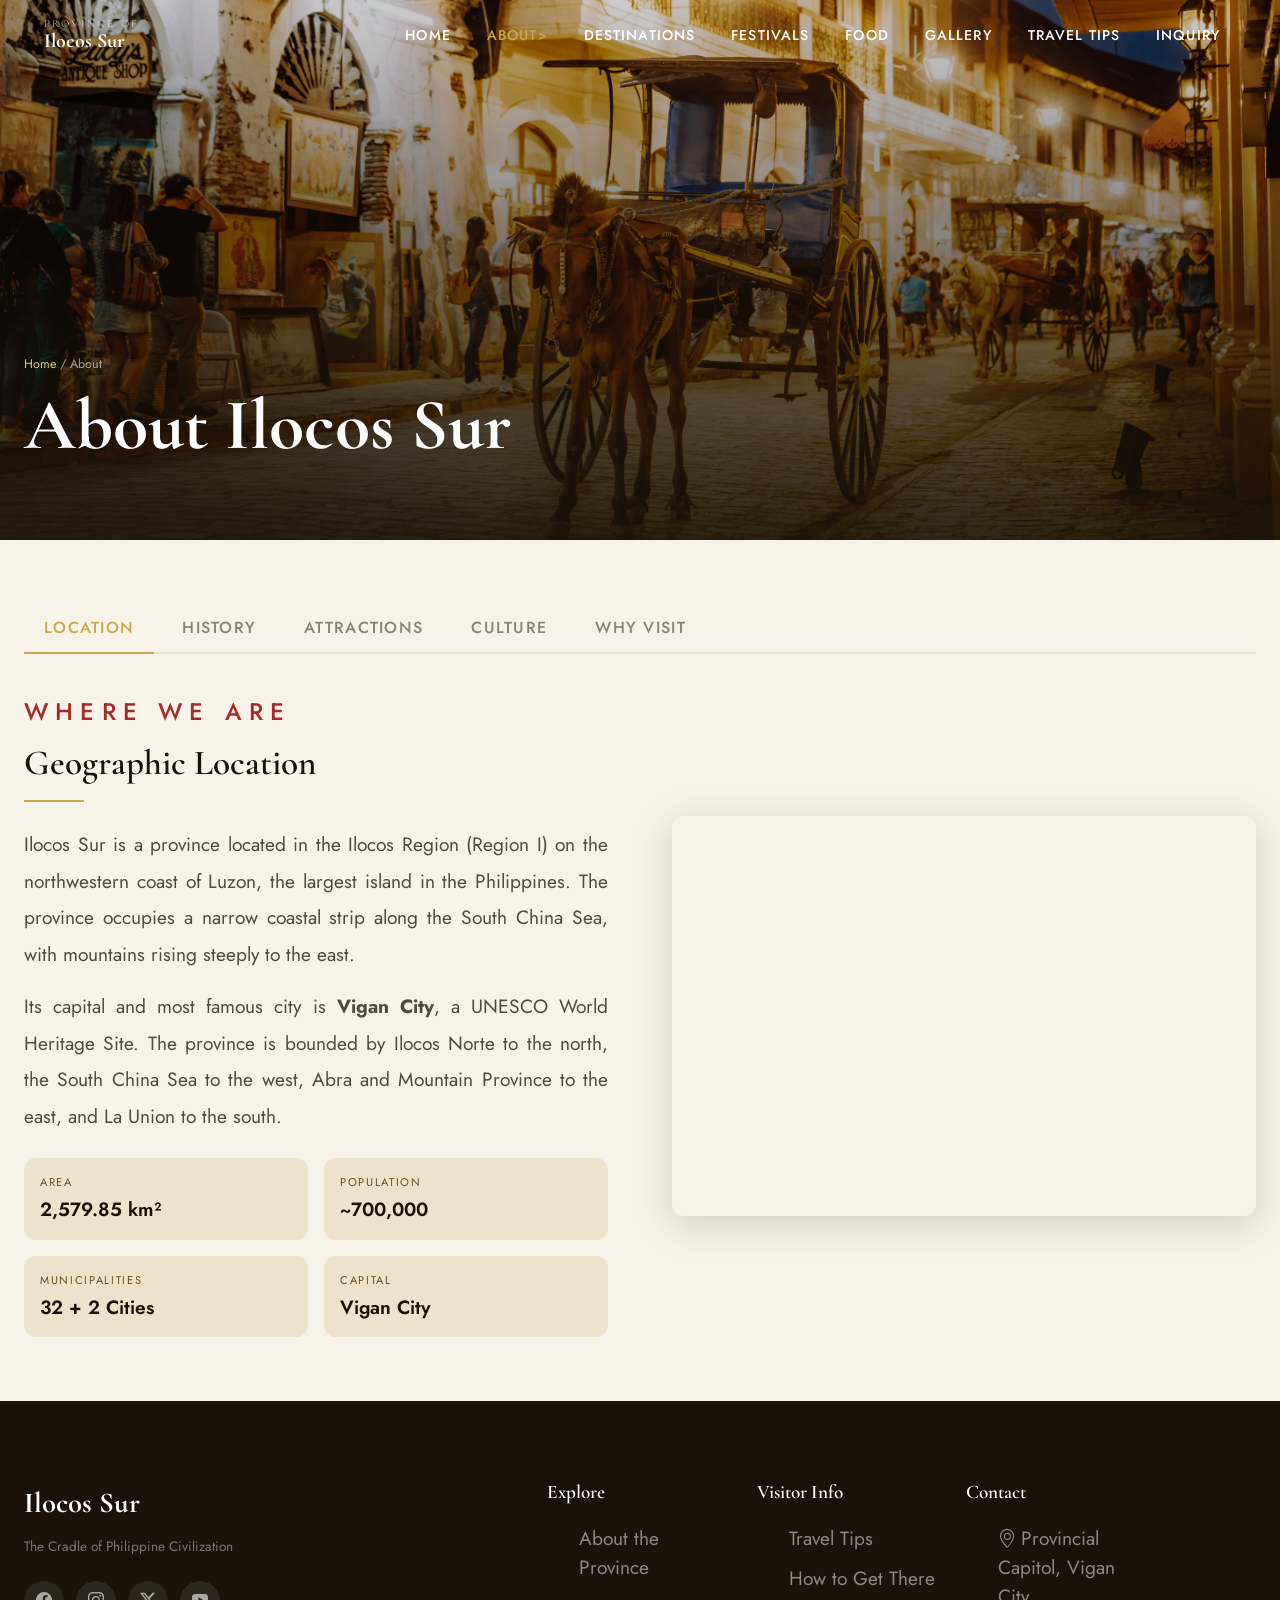
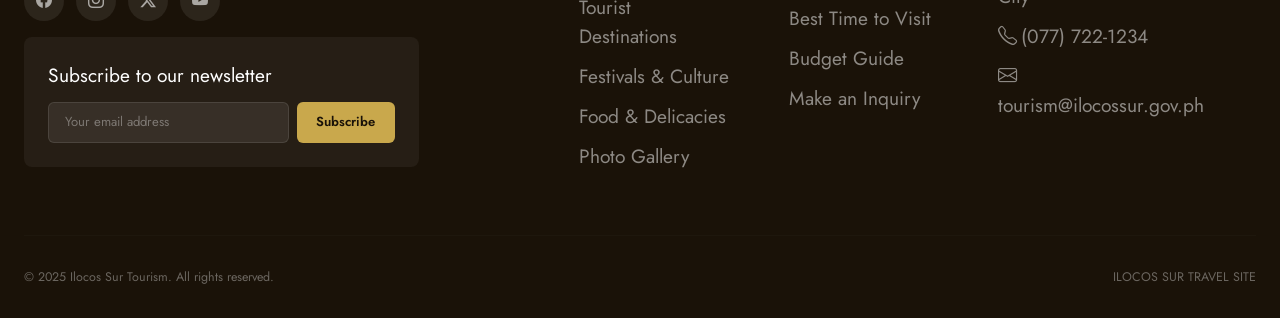
==== about.html @ 6b186e4b "ilocos sur i love" ====
<!DOCTYPE html>
<html lang="en">
<head>
  <meta charset="UTF-8" />
  <meta name="viewport" content="width=device-width, initial-scale=1.0" />
  <title>About Ilocos Sur — History, Culture & Heritage</title>
  <link rel="stylesheet" href="https://cdn.jsdelivr.net/npm/bootstrap@5.3.3/dist/css/bootstrap.min.css" />
  <link rel="stylesheet" href="https://cdn.jsdelivr.net/npm/bootstrap-icons@1.11.3/font/bootstrap-icons.min.css" />
  <link rel="stylesheet" href="css/style.css" />
</head>
<body>

  <div id="preloader">
    <div class="preloader-inner">
      <div class="preloader-logo">ILOCOS SUR</div>
      <div class="preloader-bar"><div class="preloader-fill"></div></div>
    </div>
  </div>

  <nav class="navbar-main scrolled">
    <div class="container-fluid">
      <a href="index.html" class="navbar-brand-wrap">
        <div class="nav-logo-text">
          <div class="province">Province of</div>
          <div class="name">Ilocos Sur</div>
        </div>
      </a>
      <div class="nav-links" id="nav-links">
        <div class="nav-item"><a href="index.html" class="nav-link">Home</a></div>
        <div class="nav-item">
          <a href="about.html" class="nav-link active">About></i></a>
        </div>
        <div class="nav-item"><a href="destinations.html" class="nav-link">Destinations</a></div>
        <div class="nav-item"><a href="festivals.html" class="nav-link">Festivals</a></div>
        <div class="nav-item"><a href="food.html" class="nav-link">Food</a></div>
        <div class="nav-item"><a href="gallery.html" class="nav-link">Gallery</a></div>
        <div class="nav-item"><a href="tips.html" class="nav-link">Travel Tips</a></div>
        <div class="nav-item"><a href="inquiry.html" class="nav-link">Inquiry</a></div>
      </div>
      <button class="navbar-toggler" id="nav-toggler"><span></span><span></span><span></span></button>
    </div>
  </nav>
  <div class="nav-overlay" id="nav-overlay"></div>

  <div class="page-hero hero-tall">
    <div class="page-hero-bg" style="background-image:url('images/viganbg.png')"></div>
    <div class="page-hero-overlay"></div>
    <div class="page-hero-content container">
      <div class="breadcrumb-nav"><a href="index.html">Home</a> / About</div>
      <h1 class="page-hero-title">About Ilocos Sur</h1>
    </div>
  </div>

  <section class="section-sm section-cream" id="about-tabs">
    <div class="container">
      <div class="about-tab-wrap">
        <button class="about-tab active" data-panel="location">Location</button>
        <button class="about-tab" data-panel="history">History</button>
        <button class="about-tab" data-panel="attractions">Attractions</button>
        <button class="about-tab" data-panel="culture">Culture</button>
        <button class="about-tab" data-panel="why-visit">Why Visit</button>
      </div>

      <!-- LOCATION -->
      <div class="about-panel active" id="location">
        <div class="two-col">
          <div class="reveal">
            <p class="section-eyebrow">Where We Are</p>
            <h2 class="section-title title-sm">Geographic Location</h2>
            <div class="section-line line-left"></div>
            <p class="body-text mb-3">
              Ilocos Sur is a province located in the Ilocos Region (Region I) on the northwestern coast of Luzon, the largest island in the Philippines. The province occupies a narrow coastal strip along the South China Sea, with mountains rising steeply to the east.
            </p>
            <p class="body-text mb-3">Its capital and most famous city is <strong>Vigan City</strong>, a UNESCO World Heritage Site. The province is bounded by Ilocos Norte to the north, the South China Sea to the west, Abra and Mountain Province to the east, and La Union to the south.</p>
            <div class="info-grid">
              <div class="info-box">
                <div class="info-label">Area</div>
                <div class="info-value">2,579.85 km²</div>
              </div>
              <div class="info-box">
                <div class="info-label">Population</div>
                <div class="info-value">~700,000</div>
              </div>
              <div class="info-box">
                <div class="info-label">Municipalities</div>
                <div class="info-value">32 + 2 Cities</div>
              </div>
              <div class="info-box">
                <div class="info-label">Capital</div>
                <div class="info-value">Vigan City</div>
              </div>
            </div>
          </div>
          <div class="reveal reveal-delay-2">
            <div class="map-embed">
              <iframe src="https://www.google.com/maps/embed?pb=!1m18!1m12!1m3!1d246083.27376024434!2d120.36726765!3d17.3432024!2m3!1f0!2f0!3f0!3m2!1i1024!2i768!4f13.1!3m3!1m2!1s0x338742ef4f2f3741%3A0x4e7c8f4e9cdee9a5!2sIlocos%20Sur!5e0!3m2!1sen!2sph!4v1710000000000" allowfullscreen="" loading="lazy"></iframe>
            </div>
          </div>
        </div>
      </div>

      <!-- HISTORY -->
      <div class="about-panel" id="history">
        <div class="reveal">
          <p class="section-eyebrow">Through the Ages</p>
          <h2 class="section-title title-sm">History of Ilocos Sur</h2>
          <div class="section-line line-left"></div>
        </div>
        <div class="two-col two-col-wide two-col-start">
          <div class="reveal">
            <img src="images/paul.png" alt="Vigan Cathedral" class="card-img-sm mb-4" style="border-radius:var(--radius);height:350px;object-fit:cover;">
            <p class="body-text">
              Long before the Spaniards arrived, the Ilocos coast was already a thriving trade center. Chinese, Japanese, and Southeast Asian traders regularly visited the area. The Ilocanos, known for their industriousness, developed a distinct culture and language.
            </p>
            <p class="body-text">
              <br>Spanish colonization began in 1572 when Juan de Salcedo led an expedition to the Ilocos region. The Augustinian friars established missions and built massive stone churches, many of which still stand today. Vigan was founded in 1572 and quickly became the administrative and commercial center of the entire Ilocos region.
            </p>
          </div>
          <div class="reveal reveal-delay-1">
            <div class="timeline">
              <div class="timeline-item">
                <div class="timeline-era">Pre-Colonial Era</div>
                <h4 class="timeline-title">Ancient Trade Hub</h4>
                <p class="timeline-desc">The Ilocos coast served as a major trading port for Chinese, Japanese, and neighboring Southeast Asian merchants centuries before Spanish arrival.</p>
              </div>
              <div class="timeline-item">
                <div class="timeline-era">1572</div>
                <h4 class="timeline-title">Spanish Colonization</h4>
                <p class="timeline-desc">Juan de Salcedo establishes Spanish rule and Vigan is founded as the colonial capital, creating the unique Spanish-Ilocano-Chinese culture visible today.</p>
              </div>
              <div class="timeline-item">
                <div class="timeline-era">1896–1898</div>
                <h4 class="timeline-title">Philippine Revolution</h4>
                <p class="timeline-desc">Ilocanos played a significant role in the Philippine Revolution. Key battles were fought in the region, including the siege of the Pindangan Church.</p>
              </div>
              <div class="timeline-item">
                <div class="timeline-era">1945</div>
                <h4 class="timeline-title">Battle of Bessang Pass</h4>
                <p class="timeline-desc">Filipino and American forces defeated the Japanese army at Bessang Pass in the final major battle of WWII in the Philippines.</p>
              </div>
              <div class="timeline-item">
                <div class="timeline-era">1999</div>
                <h4 class="timeline-title">UNESCO Heritage Status</h4>
                <p class="timeline-desc">Vigan City is inscribed as a UNESCO World Heritage Site, recognizing its unique colonial architecture preserved over centuries.</p>
              </div>
            </div>
          </div>
        </div>
      </div>

      <!-- ATTRACTIONS -->
      <div class="about-panel" id="attractions">
        <div class="reveal">
          <p class="section-eyebrow">Must-See Places</p>
          <h2 class="section-title title-sm">Known Attractions</h2>
          <div class="section-line line-left mb-4"></div>
        </div>
        <div class="grid-3">
          <div class="attraction-item reveal">
            <img src="images/calle.png" alt="Calle Crisologo" class="attraction-img">
            <div class="attraction-body">
              <h4 class="attraction-title">Calle Crisologo</h4>
              <p class="attraction-desc">UNESCO cobblestone heritage street with preserved Spanish-era houses and kalesas — walking through it feels like stepping back to the 17th century.</p>
            </div>
          </div>
          <div class="attraction-item reveal reveal-delay-1">
            <img src="images/santiago.png" alt="Santiago Cove" class="attraction-img">
            <div class="attraction-body">
              <h4 class="attraction-title">Santiago Cove</h4>
              <p class="attraction-desc">The most famous beach in Ilocos Sur — fine white sand, crystal-clear calm water, and dramatic rock formations. Often called the "Boracay of the North."</p>
            </div>
          </div>
          <div class="attraction-item reveal reveal-delay-2">
            <img src="images/kindelpin.png" alt="Kindelpin Falls" class="attraction-img">
            <div class="attraction-body">
              <h4 class="attraction-title">Kindelpin Falls, Salcedo</h4>
              <p class="attraction-desc">Surrounded by massive rock formations and lush tropical vegetation, the falls drop into a clear natural pool perfect for a refreshing swim.</p>
            </div>
          </div>
          <div class="attraction-item reveal">
            <img src="images/besang.png" alt="Bessang Pass" class="attraction-img">
            <div class="attraction-body">
              <h4 class="attraction-title">Bessang Pass</h4>
              <p class="attraction-desc">National Historical Landmark and site of the last major WWII battle in the Philippines. Over 1,200 meters above sea level with breathtaking mountain views.</p>
            </div>
          </div>
          <div class="attraction-item reveal reveal-delay-1">
            <img src="images/bantay.png" alt="Bantay Church & Bell Tower" class="attraction-img">
            <div class="attraction-body">
              <h4 class="attraction-title">Bantay Church & Bell Tower</h4>
              <p class="attraction-desc">Built in 1590, one of the oldest churches in the Philippines. Its iconic bell tower once served as a Spanish-era watchtower with panoramic views of Vigan City.</p>
            </div>
          </div>
          <div class="attraction-item reveal reveal-delay-2">
            <img src="images/snake.png" alt="Snake Island Sandbar" class="attraction-img">
            <div class="attraction-body">
              <h4 class="attraction-title">Snake Island & Sandbar</h4>
              <p class="attraction-desc">A stunning serpentine sandbar in Santiago that curves dramatically through turquoise waters — one of the most photogenic natural formations in Ilocos Sur.</p>
            </div>
          </div>
          <div class="attraction-item reveal">
            <img src="images/tirad.png" alt="Mt. Tirad Pass" class="attraction-img">
            <div class="attraction-body">
              <h4 class="attraction-title">Mt. Tirad Pass</h4>
              <p class="attraction-desc">Site of General Gregorio del Pilar's heroic last stand in 1899 — a historical mountain trail of deep patriotic significance and natural beauty.</p>
            </div>
          </div>
          <div class="attraction-item reveal reveal-delay-1">
            <img src="images/pinsal.png" alt="Pinsal Falls" class="attraction-img">
            <div class="attraction-body">
              <h4 class="attraction-title">Pinsal Falls, Santa Maria</h4>
              <p class="attraction-desc">A breathtaking multi-drop waterfall cascading over smooth rock faces into a wide natural pool — one of the most visited natural attractions in the province.</p>
            </div>
          </div>
          <div class="attraction-item reveal reveal-delay-2">
            <img src="images/salomague.png" alt="Salomague Island" class="attraction-img">
            <div class="attraction-body">
              <h4 class="attraction-title">Salomague Island, Cabugao</h4>
              <p class="attraction-desc">A scenic island off the coast of Cabugao with calm turquoise waters, white sandy shores, and vibrant coral reefs ideal for snorkeling and swimming.</p>
            </div>
          </div>
          <div class="attraction-item reveal">
            <img src="images/paul.png" alt="St. Paul Metropolitan Cathedral" class="attraction-img">
            <div class="attraction-body">
              <h4 class="attraction-title">St. Paul Metropolitan Cathedral</h4>
              <p class="attraction-desc">First built in 1574, this magnificent baroque cathedral has stood as the spiritual heart of Vigan for over four centuries and is one of its most visited heritage structures.</p>
            </div>
          </div>
        </div>
        <div class="text-center mt-3 reveal">
          <a href="destinations.html" class="btn-gold">View All Destinations</a>
        </div>
      </div>

      <!-- CULTURE -->
      <div class="about-panel" id="culture">
        <div class="reveal">
          <p class="section-eyebrow">Arts &amp; Traditions</p>
          <h2 class="section-title title-sm">Culture &amp; Traditions</h2>
          <div class="section-line line-left"></div>
        </div>
        <div class="two-col two-col-wide">
          <div class="reveal">
            <p class="body-text mb-3">
              Ilocos Sur is home to one of the richest cultural heritages in the Philippines. The Ilocano people are known for their industriousness, frugality, strong family values, and deep Catholic faith, traditions that have been passed down through generations for over four centuries.
            </p>
            <div class="mb-3">
              <h4 class="culture-title">Abel Iloco Weaving</h4>
              <p class="body-text-sm">Abel is a traditional Ilocano hand-woven fabric made on wooden looms. The intricate patterns and earthy colors of Abel cloth are symbols of Ilocano craftsmanship. Vigan is the center of Abel weaving in the Philippines.</p>
            </div>
            <div class="mb-3">
              <h4 class="culture-title">Burnay Pottery</h4>
              <p class="body-text-sm">Burnay refers to traditional clay pots fired in wood-burning kilns. This centuries-old craft is still practiced in Vigan, producing characteristic dark-brown jars, cookware, and decorative pieces.</p>
            </div>
            <div>
              <h4 class="culture-title">Ilocano Language &amp; Literature</h4>
              <p class="body-text-sm">Ilocano is the third most spoken language in the Philippines and has a rich literary tradition including epic poems (biag ni lam-ang) and folk songs that date back centuries.</p>
            </div>
          </div>
          <div class="reveal reveal-delay-1">
            <img src="images/1.png" alt="Weaving" class="card-img-sm mb-3" style="border-radius:var(--radius);height:280px;object-fit:cover;">
            <img src="images/2.png" alt="Pottery" class="card-img-sm" style="border-radius:var(--radius);height:200px;object-fit:cover;">
          </div>
        </div>
      </div>

      <!-- WHY VISIT -->
      <div class="about-panel" id="why-visit">
        <div class="reveal">
          <p class="section-eyebrow">Your Reasons to Come</p>
          <h2 class="section-title title-sm">Why Visit Ilocos Sur?</h2>
          <div class="section-line line-left mb-4"></div>
        </div>
        <div class="grid-3 mb-5">
          <div class="tip-card reveal">
            <div class="tip-icon">🏛️</div>
            <h4 class="tip-title">UNESCO World Heritage</h4>
            <p class="tip-desc">Vigan City is one of only a handful of UNESCO World Heritage cities in Southeast Asia, offering a genuinely preserved colonial experience found nowhere else in the region.</p>
          </div>
          <div class="tip-card reveal reveal-delay-1">
            <div class="tip-icon">🍽️</div>
            <h4 class="tip-title">Exceptional Cuisine</h4>
            <p class="tip-desc">Ilocano food is considered among the most flavorful in the Philippines. From Vigan longganisa to crispy bagnet and empanada — every meal is a cultural experience.</p>
          </div>
          <div class="tip-card reveal reveal-delay-2">
            <div class="tip-icon">🏖️</div>
            <h4 class="tip-title">Natural Diversity</h4>
            <p class="tip-desc">From Pacific coastline beaches and tropical waterfalls to highland mountain treks — Ilocos Sur offers an extraordinary range of natural environments.</p>
          </div>
          <div class="tip-card reveal">
            <div class="tip-icon">🎭</div>
            <h4 class="tip-title">Vibrant Festivals</h4>
            <p class="tip-desc">The Kannawidan Festival, Vigan City Fiesta, and Longganisa Festival bring the province's culture to life with colorful processions, folk dances, and community celebrations.</p>
          </div>
          <div class="tip-card reveal reveal-delay-1">
            <div class="tip-icon">🤝</div>
            <h4 class="tip-title">Warm Hospitality</h4>
            <p class="tip-desc">Ilocanos are known for their genuine warmth and hospitality. Visitors consistently rate the friendliness of locals as one of the highlights of their trip.</p>
          </div>
          <div class="tip-card reveal reveal-delay-2">
            <div class="tip-icon">💰</div>
            <h4 class="tip-title">Excellent Value</h4>
            <p class="tip-desc">Ilocos Sur is an affordable destination with many heritage sites, beaches, and natural attractions accessible for free or at very low entrance fees.</p>
          </div>
        </div>
        <div class="text-center reveal">
          <a href="inquiry.html" class="btn-gold">Plan Your Visit</a>
        </div>
      </div>

    </div>
  </section>

  <footer class="footer">
    <div class="container">
      <div class="row g-4 mb-5">
        <div class="col-lg-4">
          <div class="footer-logo">Ilocos Sur</div>
          <p class="footer-tagline">The Cradle of Philippine Civilization</p>
          <div class="footer-social mb-3">
            <a href="https://www.facebook.com/ThePGIS1818/" aria-label="Facebook"><i class="bi bi-facebook"></i></a>
            <a href="https://www.instagram.com/explore/locations/256349588/welcome-to-ilocos-sur/" aria-label="Instagram"><i class="bi bi-instagram"></i></a>
            <a href="https://x.com/gmanews/status/1958445301339238575" aria-label="Twitter"><i class="bi bi-twitter-x"></i></a>
            <a href="https://www.youtube.com/@ThePGIS1818" aria-label="YouTube"><i class="bi bi-youtube"></i></a>
          </div>
          <div class="footer-newsletter">
            <p class="footer-newsletter-title">Subscribe to our newsletter</p>
            <div class="newsletter-form">
              <input type="email" class="newsletter-input" placeholder="Your email address">
              <button class="newsletter-btn">Subscribe</button>
            </div>
          </div>
        </div>
        <div class="col-6 col-lg-2 offset-lg-1">
          <h4 class="footer-heading">Explore</h4>
          <ul class="footer-links">
            <li><a href="about.html">About the Province</a></li>
            <li><a href="destinations.html">Tourist Destinations</a></li>
            <li><a href="festivals.html">Festivals &amp; Culture</a></li>
            <li><a href="food.html">Food &amp; Delicacies</a></li>
            <li><a href="gallery.html">Photo Gallery</a></li>
          </ul>
        </div>
        <div class="col-6 col-lg-2">
          <h4 class="footer-heading">Visitor Info</h4>
          <ul class="footer-links">
            <li><a href="tips.html">Travel Tips</a></li>
            <li><a href="tips.html#transport">How to Get There</a></li>
            <li><a href="tips.html#best-time">Best Time to Visit</a></li>
            <li><a href="tips.html#budget">Budget Guide</a></li>
            <li><a href="inquiry.html">Make an Inquiry</a></li>
          </ul>
        </div>
        <div class="col-lg-2">
          <h4 class="footer-heading">Contact</h4>
          <ul class="footer-links">
            <li><a href="#"><i class="bi bi-geo-alt me-1"></i>Provincial Capitol, Vigan City</a></li>
            <li><a href="tel:+637712234"><i class="bi bi-telephone me-1"></i>(077) 722-1234</a></li>
            <li><a href="mailto:tourism@ilocossur.gov.ph"><i class="bi bi-envelope me-1"></i>tourism@ilocossur.gov.ph</a></li>
          </ul>
        </div>
      </div>
      <hr class="footer-divider">
      <div class="footer-bottom">
        <span>© 2025 Ilocos Sur Tourism. All rights reserved.</span>
        <span>ILOCOS SUR TRAVEL SITE</span>
      </div>
    </div>
</footer>

  <button id="back-to-top"><i class="bi bi-arrow-up"></i></button>
  <script src="https://cdn.jsdelivr.net/npm/bootstrap@5.3.3/dist/js/bootstrap.bundle.min.js"></script>
  <script src="js/script.js"></script>
  <script>
    const hash = window.location.hash.replace('#','');
    if (hash) {
      const tab = document.querySelector(`[data-panel="${hash}"]`);
      if (tab) tab.click();
    }
  </script>
</body>
</html>
---- css/style.css ----
@import url('https://fonts.googleapis.com/css2?family=Cormorant+Garamond:ital,wght@0,300;0,400;0,600;0,700;1,300;1,400;1,700&family=Jost:wght@300;400;500;600&display=swap');

:root {
  --gold: #c9a84c;
  --gold-light: #e8c97a;
  --dark: #1a1208;
  --dark-mid: #2e2010;
  --cream: #f8f3e8;
  --cream-mid: #ede3cc;
  --brown: #6b4c1e;
  --white: #ffffff;
  --shadow: 0 8px 40px rgba(0,0,0,0.15);
  --radius: 12px;
  --transition: all 0.35s cubic-bezier(0.4, 0, 0.2, 1);
}

*, *::before, *::after { box-sizing: border-box; margin: 0; padding: 0; }
html { scroll-behavior: smooth; }
body {
  font-family: 'Jost', sans-serif;
  font-size: 1.2rem;
  background: var(--cream);
  color: var(--dark);
  overflow-x: hidden;
}

h1, h2, h3, h4, h5 {
  font-family: 'Cormorant Garamond', serif;
  font-weight: 600;
  line-height: 1.2;
}
a { text-decoration: none; color: inherit; }
img { max-width: 100%; height: auto; display: block; }
ul { list-style: none; }

.hero-video {
  position: absolute;
  top: 0;
  left: 0;
  width: 100%;
  height: 100%;
  object-fit: cover;
  z-index: 0;
}

/* --- Preloader --- */
#preloader {
  position: fixed; inset: 0;
  background: var(--dark);
  display: flex; align-items: center; justify-content: center;
  z-index: 9999;
  transition: opacity 0.6s ease, visibility 0.6s ease;
}
#preloader.hidden { opacity: 0; visibility: hidden; pointer-events: none; }
.preloader-inner { text-align: center; color: var(--gold); }
.preloader-logo {
  font-family: 'Cormorant Garamond', serif;
  font-size: 2.5rem;
  letter-spacing: 0.2em;
  animation: pulse 1.5s ease-in-out infinite;
}
.preloader-bar {
  width: 200px; height: 2px;
  background: rgba(201,168,76,0.3);
  margin: 1rem auto 0;
  border-radius: 1px;
  overflow: hidden;
}
.preloader-fill {
  height: 100%;
  background: var(--gold);
  animation: fillBar 1.5s ease-in-out forwards;
}
@keyframes pulse { 0%,100%{opacity:1} 50%{opacity:0.4} }
@keyframes fillBar { from{width:0} to{width:100%} }

/* ============================================
   NAVBAR
============================================ */
.navbar-main {
  position: fixed; top: 0; left: 0; right: 0;
  z-index: 1000;
  padding: 1rem 2rem;
  transition: var(--transition);
  background: transparent;
}
.navbar-main.scrolled {
  background: rgba(26,18,8,0.95);
  backdrop-filter: blur(12px);
  padding: 0.6rem 2rem;
  box-shadow: 0 4px 30px rgba(0,0,0,0.3);
}
.navbar-main .container-fluid {
  display: flex; align-items: center; justify-content: space-between;
  max-width: 1400px; margin: 0 auto;
}

.navbar-brand-wrap {
  display: flex;
  align-items: center;
  gap: 0.75rem;
  text-decoration: none;
}
.nav-seal {
  width: 46px; height: 46px;
  object-fit: contain;
  filter: drop-shadow(0 0 6px rgba(201,168,76,0.5));
  flex-shrink: 0;
  order: 2;
}
.nav-logo-text {
  font-family: 'Cormorant Garamond', serif;
  color: var(--white);
  line-height: 1.1;
  order: 1;
}
.nav-logo-text .province {
  font-size: 0.68rem;
  letter-spacing: 0.22em;
  text-transform: uppercase;
  opacity: 0.7;
  display: block;
}
.nav-logo-text .name {
  font-size: 1.25rem;
  font-weight: 700;
  display: block;
}

.nav-links { display: flex; align-items: center; gap: 0.25rem; }
.nav-links .nav-item { position: relative; }
.nav-links .nav-link {
  color: var(--white);
  font-size: 0.88rem;
  font-weight: 500;
  letter-spacing: 0.08em;
  text-transform: uppercase;
  padding: 0.55rem 1rem;
  border-radius: 4px;
  transition: var(--transition);
  display: flex; align-items: center; gap: 5px;
}
.nav-links .nav-link:hover { color: var(--gold); }
.nav-links .nav-link.active { color: var(--gold); }
.nav-icon { font-size: 0.65rem; }

.nav-dropdown {
  position: absolute; top: calc(100% + 8px); left: 0;
  background: rgba(26,18,8,0.98);
  backdrop-filter: blur(16px);
  -webkit-backdrop-filter: blur(16px);
  border: 1px solid rgba(201,168,76,0.25);
  border-radius: var(--radius);
  min-width: 230px;
  padding: 0.75rem;
  opacity: 0; visibility: hidden;
  transform: translateY(-10px);
  transition: var(--transition);
  z-index: 9999;
  pointer-events: none;
}
.nav-item:hover .nav-dropdown,
.nav-item:focus-within .nav-dropdown {
  opacity: 1;
  visibility: visible;
  transform: translateY(0);
  pointer-events: all;
}
.nav-dropdown .nav-dropdown-item {
  color: rgba(255,255,255,0.8);
  font-size: 1rem;
  padding: 0.65rem 1.1rem;
  border-radius: 7px;
  transition: var(--transition);
  display: block;
  text-decoration: none;
  white-space: nowrap;
  letter-spacing: 0.03em;
}
.nav-dropdown .nav-dropdown-item:hover {
  background: rgba(201,168,76,0.18);
  color: var(--gold);
  padding-left: 1.4rem;
}

.navbar-toggler {
  display: none;
  background: none; border: none;
  cursor: pointer;
  flex-direction: column; gap: 5px;
  padding: 4px;
}
.navbar-toggler span {
  width: 24px; height: 2px;
  background: var(--white);
  display: block;
  transition: var(--transition);
}

/* ============================================
   HERO
============================================ */
.hero {
  position: relative;
  height: 100vh; min-height: 650px;
  overflow: hidden;
  display: flex; align-items: center; justify-content: center;
}
.hero-bg {
  position: absolute; inset: 0;
  background: linear-gradient(135deg, #1a1208 0%, #3a2810 100%);
}
.hero-overlay {
  position: absolute; inset: 0;
  background: linear-gradient(to bottom, rgba(0,0,0,0.15) 0%, rgba(0,0,0,0.65) 100%);
}
.hero-content {
  position: relative; z-index: 2;
  text-align: center;
  color: var(--white);
  padding: 2rem;
  max-width: 900px;
  animation: heroFadeIn 1.2s ease 0.3s both;
}
@keyframes heroFadeIn { from{opacity:0;transform:translateY(40px)} to{opacity:1;transform:translateY(0)} }

.hero-eyebrow {
  font-family: 'Jost', sans-serif;
  font-size: 1.5rem;
  letter-spacing: 0.42em;
  text-transform: uppercase;
  color: var(--gold-light);
  margin-bottom: 1.2rem;
  opacity: 0.9;
}

.hero-title {
  font-family: 'Cormorant Garamond', serif;
  line-height: 0.9;
  margin-bottom: 1.5rem;
  display: flex;
  flex-direction: column;
  align-items: center;
  gap: 0;
}
.hero-title .word-ilocos {
  font-size: clamp(4rem, 10vw, 11rem);
  font-weight: 300;
  letter-spacing: 0.12em;
  color: var(--white);
  text-transform: uppercase;
  font-style: normal;
  display: block;
  line-height: 1;
}
.hero-title .word-sur {
  font-size: clamp(5.5rem, 15vw, 12rem);
  font-weight: 700;
  font-style: italic;
  color: var(--gold-light);
  display: block;
  line-height: 0.88;
  text-shadow: 0 0 120px rgba(232,201,122,0.35), 0 4px 40px rgba(0,0,0,0.4);
  letter-spacing: -0.01em;
}

.hero-sub {
  font-family: 'Cormorant Garamond', serif;
  font-size: clamp(2rem, 2.5vw, 2rem);
  font-weight: 400;
  font-style: italic;
  color: white;
  opacity: 0.9;
  margin-bottom: 2.8rem;
  letter-spacing: 0.04em;
}

/* --- Buttons --- */
.btn-gold {
  display: inline-block;
  background: var(--gold);
  color: var(--dark);
  font-family: 'Jost', sans-serif;
  font-size: 0.85rem;
  font-weight: 600;
  letter-spacing: 0.1em;
  text-transform: uppercase;
  padding: 0.9rem 2.4rem;
  border-radius: 50px;
  border: 2px solid var(--gold);
  cursor: pointer;
  transition: var(--transition);
  text-decoration: none;
}
.btn-gold:hover {
  background: transparent;
  color: var(--gold);
  transform: translateY(-2px);
  box-shadow: 0 8px 25px rgba(201,168,76,0.4);
}
.btn-outline {
  display: inline-block;
  background: transparent;
  color: var(--white);
  font-family: 'Jost', sans-serif;
  font-size: 0.85rem;
  font-weight: 500;
  letter-spacing: 0.1em;
  text-transform: uppercase;
  padding: 0.9rem 2.4rem;
  border-radius: 50px;
  border: 2px solid rgba(255,255,255,0.5);
  cursor: pointer;
  transition: var(--transition);
}
.btn-outline:hover { border-color: var(--gold); color: var(--gold); }
.btn-dark {
  display: inline-block;
  background: var(--dark);
  color: var(--white);
  font-family: 'Jost', sans-serif;
  font-size: 0.85rem;
  font-weight: 500;
  letter-spacing: 0.1em;
  text-transform: uppercase;
  padding: 0.75rem 2rem;
  border-radius: 50px;
  border: 2px solid var(--dark);
  cursor: pointer;
  transition: var(--transition);
}
.btn-dark:hover { background: var(--gold); border-color: var(--gold); color: var(--dark); }
.btn-full { width: 100%; text-align: center; border: none; font-size: 0.95rem; padding: 1rem; }

/* --- Sections --- */
.section { padding: 6rem 0; }
.section-sm { padding: 4rem 0; }
.section-dark { background: var(--dark); color: var(--white); }
.section-cream { background: var(--cream); }
.section-mid { background: var(--cream-mid); }

.section-header { text-align: center; margin-bottom: 4rem; }
.section-eyebrow {
  font-size: 1.5rem;
  letter-spacing: 0.3em;
  text-transform: uppercase;
  color: brown;
  margin-bottom: 0.75rem;
  font-weight: 500;
}
.eyebrow-light { color: var(--gold-light); }
.section-title {
  font-family: 'Cormorant Garamond', serif;
  font-size: clamp(2rem, 5vw, 3.5rem);
  font-weight: 600;
  margin-bottom: 1rem;
}
.title-sm { font-size: 2.2rem; }
.title-md { font-size: 2.5rem; }
.title-lg { font-size: 2rem; }
.title-white { color: var(--white); }
.section-line {
  width: 60px; height: 2px;
  background: var(--gold);
  margin: 0 auto 1.5rem;
}
.line-left { margin: 0 0 1.5rem; }
.section-desc {
  font-size: 1.2rem;
  line-height: 1.8;
  opacity: 0.75;
  max-width: 600px;
  margin: 0 auto;
}
.desc-white { color: rgba(255,255,255,0.6); opacity: 1; }

/* --- Destination Cards --- */
.destination-card-col {
  display: flex;
  flex-direction: column;
}
.destination-card {
  border-radius: var(--radius);
  overflow: hidden;
  background: var(--white);
  box-shadow: 0 4px 20px rgba(0,0,0,0.08);
  transition: var(--transition);
  display: flex;
  flex-direction: column;
  height: 100%;
}
.destination-card:hover {
  transform: translateY(-8px);
  box-shadow: 0 20px 50px rgba(0,0,0,0.15);
}
.destination-image {
  position: relative;
  overflow: hidden;
  height: 230px;
  flex-shrink: 0;
}
.destination-image img {
  width: 100%;
  height: 100%;
  object-fit: cover;
  transition: transform 0.6s ease;
}
.destination-card:hover .destination-image img {
  transform: scale(1.08);
}
.destination-badge {
  position: absolute;
  top: 1rem;
  left: 1rem;
  background: var(--gold);
  color: var(--dark);
  font-size: 0.7rem;
  font-weight: 600;
  letter-spacing: 0.1em;
  text-transform: uppercase;
  padding: 0.25rem 0.7rem;
  border-radius: 20px;
}
.destination-content {
  padding: 1.5rem;
  display: flex;
  flex-direction: column;
  flex: 1;
}
.destination-title {
  font-family: 'Cormorant Garamond', serif;
  font-size: 1.7rem;
  font-weight: 600;
  margin-bottom: 0.3rem;
}
.destination-location {
  color: var(--brown);
  margin-bottom: 0.75rem;
  display: flex;
  align-items: center;
  gap: 4px;
}
.destination-description {
  line-height: 1.7;
  color: rgba(26,18,8,0.7);
  margin-bottom: 1rem;
  text-align: justify;
}
.destination-meta {
  display: flex;
  flex-direction: column;
  gap: 0.3rem;
  margin-bottom: 0.85rem;
}
.destination-meta span,
.destination-meta-item {
  color: var(--brown);
  display: flex;
  align-items: center;
  gap: 5px;
  font-size: 1rem;
}
.destination-meta span i,
.destination-meta-item i {
  font-size: 0.75rem;
}
.destination-footer {
  margin-top: auto;
  padding-top: 1rem;
  border-top: 1px solid var(--cream-mid);
}

/* --- Festival Cards --- */
.festival-card {
  border-radius: var(--radius); overflow: hidden;
  position: relative; height: 420px; cursor: pointer;
}
.festival-card img { width: 100%; height: 100%; object-fit: cover; transition: transform 0.6s ease; }
.festival-card:hover img { transform: scale(1.05); }
.festival-card-overlay {
  position: absolute; inset: 0;
  background: linear-gradient(to top, rgba(26,18,8,0.9) 0%, transparent 60%);
  padding: 2rem;
  display: flex; flex-direction: column; justify-content: flex-end;
}
.festival-month { font-size: 0.75rem; letter-spacing: 0.2em; text-transform: uppercase; color: var(--gold-light); margin-bottom: 0.5rem; }
.festival-name { font-family: 'Cormorant Garamond', serif; font-size: 1.8rem; color: var(--white); margin-bottom: 0.5rem; }
.festival-location { color: rgba(255,255,255,0.7); }

/* --- Food Cards --- */
.food-card {
  border-radius: var(--radius); overflow: hidden;
  background: var(--white);
  box-shadow: 0 4px 20px rgba(0,0,0,0.08);
  transition: var(--transition);
}
.food-card:hover { transform: translateY(-6px); box-shadow: 0 20px 50px rgba(0,0,0,0.12); }
.food-card img { width: 100%; height: 220px; object-fit: cover; transition: transform 0.6s ease; }
.food-card:hover img { transform: scale(1.05); }
.food-card-body { padding: 1.5rem; }
.food-card-name { font-family: 'Cormorant Garamond', serif; font-size: 1.5rem; margin-bottom: 0.5rem; }
.food-card-desc { line-height: 1.7; color: rgba(26,18,8,0.7); margin-bottom: 0.75rem; }
.food-where { color: var(--brown); display: flex; align-items: flex-start; gap: 4px; }

/* --- Gallery --- */
.gallery-grid { columns: 4; column-gap: 12px; }
.gal-item { break-inside: avoid; margin-bottom: 12px; overflow: hidden; border-radius: 8px; cursor: pointer; position: relative; }
.gal-item img { width: 100%; display: block; transition: transform 0.5s ease; }
.gal-item:hover img { transform: scale(1.05); }
.gal-overlay {
  position: absolute; inset: 0;
  background: rgba(26,18,8,0.5);
  opacity: 0; transition: var(--transition);
  display: flex; align-items: center; justify-content: center;
  color: var(--white); font-size: 2rem;
}
.gal-item:hover .gal-overlay { opacity: 1; }

/* Lightbox */
.lightbox {
  position: fixed; inset: 0;
  background: rgba(0,0,0,0.95);
  z-index: 9998;
  display: flex; align-items: center; justify-content: center;
  opacity: 0; visibility: hidden;
  transition: var(--transition);
}
.lightbox.active { opacity: 1; visibility: visible; }
.lightbox-img { max-width: 90vw; max-height: 85vh; object-fit: contain; border-radius: 8px; }
.lightbox-close, .lightbox-prev, .lightbox-next {
  position: absolute;
  background: rgba(255,255,255,0.1);
  border: none; color: var(--white); font-size: 1.5rem;
  cursor: pointer; transition: var(--transition);
  border-radius: 50%; width: 48px; height: 48px;
  display: flex; align-items: center; justify-content: center;
}
.lightbox-close { top: 1.5rem; right: 1.5rem; }
.lightbox-prev { left: 1.5rem; }
.lightbox-next { right: 1.5rem; }
.lightbox-close:hover, .lightbox-prev:hover, .lightbox-next:hover { background: var(--gold); color: var(--dark); }
.lightbox-caption { position: absolute; bottom: 1.5rem; color: rgba(255,255,255,0.7); text-align: center; }

/* --- Stats --- */
.stat-card {
  text-align: center; padding: 2rem;
  border-radius: var(--radius);
  background: rgba(255,255,255,0.05);
  border: 1px solid rgba(201,168,76,0.2);
}
.stat-number {
  font-family: 'Cormorant Garamond', serif;
  font-size: 3.5rem; font-weight: 700;
  color: var(--gold); display: block; line-height: 1; margin-bottom: 0.5rem;
}
.stat-label { font-size: 0.82rem; text-transform: uppercase; letter-spacing: 0.15em; opacity: 0.7; }

/* --- Testimonials --- */
.testimonial-card {
  background: var(--white); border-radius: var(--radius);
  padding: 2.5rem; box-shadow: 0 4px 20px rgba(0,0,0,0.06); position: relative;
}
.testimonial-card::before {
  content: '"'; font-family: 'Cormorant Garamond', serif;
  font-size: 6rem; color: var(--gold); opacity: 0.3;
  position: absolute; top: -0.5rem; left: 1.5rem; line-height: 1;
}
.testimonial-text { line-height: 1.8; font-style: italic; text-align: justify; margin-bottom: 1.5rem; color: rgba(26,18,8,0.8); }
.testimonial-author { display: flex; align-items: center; gap: 1rem; }
.testimonial-avatar {
  width: 44px; height: 44px; border-radius: 50%;
  background: var(--gold); display: flex; align-items: center; justify-content: center;
  color: var(--dark); font-weight: 700; font-size: 1rem; flex-shrink: 0;
}
.testimonial-name { font-weight: 600; font-size: 1rem; }
.testimonial-origin { font-size: 0.78rem; color: var(--brown); }

/* --- Tip Cards --- */
.tip-card {
  border-radius: var(--radius); padding: 2rem;
  background: var(--white); box-shadow: 0 4px 20px rgba(0,0,0,0.06);
  transition: var(--transition);
  border-left: 4px solid var(--gold);
}
.tip-card:hover { transform: translateX(6px); }
.tip-sm { padding: 1rem 1.25rem; }
.tip-icon { font-size: 2rem; margin-bottom: 1rem; }
.tip-title { font-family: 'Cormorant Garamond', serif; font-size: 1.4rem; margin-bottom: 0.75rem; }
.tip-desc { line-height: 1.7; color: rgba(26,18,8,0.7); }

/* --- Filter --- */
.filter-wrap { display: flex; flex-wrap: wrap; gap: 0.5rem; justify-content: center; margin-bottom: 3rem; }
.filter-btn {
  background: transparent; border: 1.5px solid var(--cream-mid);
  color: var(--dark); font-family: 'Jost', sans-serif;
  font-size: 0.8rem; font-weight: 500; letter-spacing: 0.08em;
  text-transform: uppercase; padding: 0.5rem 1.3rem;
  border-radius: 50px; cursor: pointer; transition: var(--transition);
}
.filter-btn:hover, .filter-btn.active { background: var(--gold); border-color: var(--gold); color: var(--dark); }

/* --- Search --- */
.search-wrap { max-width: 520px; margin: 0 auto 2rem; position: relative; }
.search-input {
  width: 100%; background: var(--white);
  border: 1.5px solid var(--cream-mid); border-radius: 50px;
  padding: 0.85rem 3rem 0.85rem 1.5rem;
  font-family: 'Jost', sans-serif; font-size: 0.92rem; color: var(--dark);
  outline: none; transition: var(--transition);
}
.search-input:focus { border-color: var(--gold); box-shadow: 0 0 0 4px rgba(201,168,76,0.1); }
.search-icon { position: absolute; right: 1.2rem; top: 50%; transform: translateY(-50%); color: var(--brown); font-size: 1rem; }

/* --- Forms --- */
.form-group { margin-bottom: 1.5rem; }
.form-label {
  display: block; font-size: 0.82rem; font-weight: 500;
  letter-spacing: 0.08em; text-transform: uppercase;
  color: var(--brown); margin-bottom: 0.5rem;
}
.form-control {
  width: 100%; background: var(--white);
  border: 1.5px solid var(--cream-mid); border-radius: 8px;
  padding: 0.85rem 1.2rem;
  font-family: 'Jost', sans-serif; color: var(--dark);
  outline: none; transition: var(--transition);
}
.form-control.is-invalid { border-color: #e74c3c; }
.invalid-feedback { font-size: 0.78rem; color: #e74c3c; margin-top: 0.25rem; display: none; }
.form-control.is-invalid + .invalid-feedback { display: block; }

/* --- Modal --- */
.modal-overlay {
  position: fixed; inset: 0;
  background: rgba(0,0,0,0.7); backdrop-filter: blur(4px);
  z-index: 2000; display: flex; align-items: center; justify-content: center;
  padding: 2rem; opacity: 0; visibility: hidden; transition: var(--transition);
}
.modal-overlay.active { opacity: 1; visibility: visible; }
.modal-box {
  background: var(--white); border-radius: 16px;
  max-width: 700px; width: 100%; max-height: 85vh; overflow-y: auto;
  transform: scale(0.9); transition: var(--transition);
}
.modal-overlay.active .modal-box { transform: scale(1); }
.modal-img { width: 100%; height: 300px; object-fit: cover; }
.modal-body { padding: 2.5rem; }
.modal-title { font-family: 'Cormorant Garamond', serif; font-size: 2rem; margin-bottom: 0.5rem; }
.modal-location { color: var(--brown); margin-bottom: 1.5rem; display: flex; align-items: center; gap: 4px; }
.modal-grid { display: grid; grid-template-columns: 1fr 1fr; gap: 1rem; margin-bottom: 1.5rem; }
.modal-info-item { background: var(--cream); border-radius: 8px; padding: 1rem; }
.modal-info-label { font-size: 0.72rem; letter-spacing: 0.15em; text-transform: uppercase; color: var(--brown); margin-bottom: 0.25rem; }
.modal-info-value { font-weight: 600; }
.modal-desc { line-height: 1.8; color: rgba(26,18,8,0.75); margin-bottom: 1.5rem; }
.modal-close {
  position: absolute; top: 1rem; right: 1rem;
  background: rgba(255,255,255,0.9); border: none; border-radius: 50%;
  width: 40px; height: 40px; cursor: pointer; font-size: 1.2rem;
  display: flex; align-items: center; justify-content: center;
  transition: var(--transition); box-shadow: 0 2px 10px rgba(0,0,0,0.2);
}
.modal-close:hover { background: var(--gold); }
.modal-relative { position: relative; }
.modal-actions { display: flex; gap: 1rem; margin-top: 1.5rem; }
.modal-actions .btn-gold, .modal-actions .btn-dark { flex: 1; text-align: center; }

/* --- Page Hero --- */
.page-hero {
  height: 50vh; min-height: 350px;
  position: relative; display: flex; align-items: flex-end;
  padding: 0 0 4rem; overflow: hidden;
}
.hero-tall { height: 60vh; }
.hero-medium { height: 55vh; }
.page-hero-bg { position: absolute; inset: 0; background-size: cover; background-position: center; }
.page-hero-overlay {
  position: absolute; inset: 0;
  background: linear-gradient(to top, rgba(26,18,8,0.9) 0%, rgba(0,0,0,0.2) 100%);
}
.page-hero-content {
  position: relative; z-index: 2; color: var(--white);
  padding: 0 2rem; max-width: 1400px; margin: 0 auto; width: 100%;
}
.breadcrumb-nav { font-size: 0.78rem; color: rgba(255,255,255,0.6); margin-bottom: 0.5rem; }
.breadcrumb-nav a { color: var(--gold-light); }
.breadcrumb-nav a:hover { color: var(--gold); }
.page-hero-title {
  font-family: 'Cormorant Garamond', serif;
  font-size: clamp(2.5rem, 6vw, 4.5rem); font-weight: 700;
}

/* --- Info Box --- */
.info-box { background: var(--cream-mid); border-radius: var(--radius); padding: 1rem; }
.info-box-white { background: var(--white); border-radius: var(--radius); padding: 1rem; }
.info-label { font-size: 0.7rem; letter-spacing: 0.15em; text-transform: uppercase; color: var(--brown); margin-bottom: 0.25rem; }
.info-value { font-weight: 600; }

/* --- Info Grid --- */
.info-grid { display: grid; grid-template-columns: 1fr 1fr; gap: 1rem; margin-top: 1.5rem; }
.info-grid-form { display: grid; grid-template-columns: 1fr 1fr; gap: 1.25rem; }

/* --- Two-col layout --- */
.two-col { display: grid; grid-template-columns: 1fr 1fr; gap: 4rem; align-items: center; }
.two-col-start { align-items: start; }
.two-col-wide { gap: 5rem; }

/* --- Timeline --- */
.timeline { position: relative; padding-left: 2rem; border-left: 2px solid var(--gold); }
.timeline-item { margin-bottom: 2rem; }
.timeline-era { font-size: 1.1rem; letter-spacing: 0.15em; text-transform: uppercase; color: brown; margin-bottom: 0.25rem; }
.timeline-title { font-family: 'Cormorant Garamond', serif; font-size: 1.2rem; margin-bottom: 0.5rem; }
.timeline-desc { text-align: justify; line-height: 1.7; color: rgba(26,18,8,0.7); }

/* --- Attraction Item --- */
.attraction-item {
  border-radius: var(--radius);
  overflow: hidden;
  box-shadow: 0 4px 20px rgba(0,0,0,0.08);
  background: var(--white);
  display: flex;
  flex-direction: column;
  height: 100%;
}
.attraction-img {
  width: 100%;
  height: 200px;
  object-fit: cover;
  display: block;
  background: var(--cream-mid);
  flex-shrink: 0;
}
.attraction-body { padding: 1.5rem; background: var(--white); flex: 1; }
.attraction-title { font-family: 'Cormorant Garamond', serif; font-size: 1.3rem; margin-bottom: 0.5rem; }
.attraction-desc { line-height: 1.7; color: rgba(26,18,8,0.7); }

/* --- Culture Heading --- */
.culture-title { font-family: 'Cormorant Garamond', serif; font-size: 1.3rem; color: brown; margin-bottom: 0.75rem; }

/* --- Card Images --- */
.card-img { border-radius: var(--radius); width: 100%; height: 420px; object-fit: cover; box-shadow: var(--shadow); }
.card-img-sm { border-radius: var(--radius); width: 100%; object-fit: cover; }

/* --- Food Where Box --- */
.where-box { border-radius: var(--radius); padding: 1.5rem; }
.where-box-cream { background: var(--cream-mid); }
.where-box-white { background: var(--white); }
.where-title { font-family: 'Cormorant Garamond', serif; font-size: 1.1rem; margin-bottom: 0.75rem; color: var(--brown); }
.where-list { line-height: 1.9; color: rgba(26,18,8,0.75); padding-left: 0; }

/* --- Food preview (index) --- */
.food-preview {
  text-align: center; padding: 1rem;
  border-radius: 0.75rem;
  background: rgba(255,255,255,0.07);
  border: 1px solid rgba(201,168,76,0.2);
  height: 100%;
}
.food-emoji { font-size: 3rem; margin-bottom: 1rem; }
.food-name { color: var(--white); font-family: 'Cormorant Garamond', serif; font-size: 1.4rem; margin-bottom: 0.5rem; }
.food-blurb { color: rgba(255,255,255,0.5); }

/* --- Body text --- */
.body-text { font-size: 1.2rem; text-align: justify; line-height: 1.9; color: rgba(26,18,8,0.75); }
.body-text-sm { line-height: 1.7; color: rgba(26,18,8,0.7); }
.body-text-white { line-height: 1.7; color: rgba(255,255,255,0.7); }

/* --- Dark Panel --- */
.dark-panel { background: var(--dark); border-radius: var(--radius); padding: 2.5rem; color: var(--white); }
.panel-title { font-family: 'Cormorant Garamond', serif; font-size: 1.5rem; color: var(--gold); margin-bottom: 1.5rem; }
.panel-title-sm { font-family: 'Cormorant Garamond', serif; font-size: 1.3rem; color: var(--gold); margin-bottom: 1rem; }

/* --- Gold Quote --- */
.gold-quote { background: rgba(201,168,76,0.1); border-left: 3px solid var(--gold); padding: 1rem 1.5rem; border-radius: 0 8px 8px 0; }
.gold-quote p { color: var(--dark); font-style: italic; }

/* --- Gold Note --- */
.gold-note { background: rgba(201,168,76,0.1); border-radius: var(--radius); padding: 2rem; text-align: center; }
.gold-note p { color: rgba(26,18,8,0.75); }

/* --- Season block --- */
.season-item { background: rgba(201,168,76,0.1); border-radius: 8px; padding: 1.25rem; border-left: 3px solid var(--gold); }
.season-label { color: var(--brown); }
.season-desc { margin-top: 0.25rem; color: rgba(26,18,8,0.7); }

/* --- Pro Box --- */
.pro-box { background: var(--white); border-radius: var(--radius); padding: 2rem; box-shadow: 0 4px 20px rgba(0,0,0,0.06); }
.pro-title { font-family: 'Cormorant Garamond', serif; font-size: 1.3rem; margin-bottom: 1rem; color: var(--brown); }
.pro-grid { display: grid; grid-template-columns: 1fr 1fr; gap: 1rem; line-height: 1.7; color: rgba(26,18,8,0.7); }

/* --- Health Panel --- */
.health-item { padding-bottom: 1rem; border-bottom: 1px solid rgba(255,255,255,0.1); }
.health-item:last-child { border-bottom: none; padding-bottom: 0; }
.health-label { color: var(--white); }

/* --- Budget Cards --- */
.budget-card { background: var(--white); border-radius: var(--radius); padding: 2rem; box-shadow: 0 4px 20px rgba(0,0,0,0.06); }
.budget-featured { border: 2px solid var(--gold); }
.budget-title { font-family: 'Cormorant Garamond', serif; font-size: 1.3rem; margin-bottom: 1rem; color: var(--gold); }
.budget-price { color: rgba(26,18,8,0.6); margin-bottom: 1rem; }
.budget-list { line-height: 1.9; color: rgba(26,18,8,0.7); padding-left: 0; }

/* --- Phrase Row --- */
.phrase-row { display: flex; justify-content: space-between; }
.phrase-word { color: var(--gold-light); }
.phrase-grid { display: grid; gap: 0.75rem; color: rgba(255,255,255,0.7); }

/* --- Contact --- */
.contact-row { display: flex; gap: 1rem; align-items: flex-start; }
.contact-icon { width: 44px; height: 44px; background: rgba(201,168,76,0.1); border-radius: 8px; display: flex; align-items: center; justify-content: center; flex-shrink: 0; color: var(--gold); font-size: 1.2rem; }
.contact-label { font-weight: 600; margin-bottom: 0.2rem; }
.contact-value { color: rgba(26,18,8,0.65); }

/* --- Inquiry Form Box --- */
.form-box { background: var(--white); border-radius: 16px; padding: 3rem; box-shadow: 0 8px 40px rgba(0,0,0,0.08); }
.form-title { font-family: 'Cormorant Garamond', serif; font-size: 1.8rem; margin-bottom: 0.5rem; }
.form-note { color: rgba(26,18,8,0.55); margin-bottom: 2rem; }
.form-privacy { font-size: 0.78rem; color: rgba(26,18,8,0.45); margin-bottom: 1.5rem; }

/* --- Success Message --- */
.success-msg { display: none; background: #d4edda; border: 1px solid #c3e6cb; border-radius: 8px; padding: 1.25rem; margin-bottom: 1.5rem; text-align: center; }
.success-icon { color: #28a745; font-size: 1.5rem; display: block; margin-bottom: 0.5rem; }
.success-title { color: #155724; }
.success-sub { color: #155724; margin: 0.25rem 0 0; }

/* --- Culture cards --- */
.culture-card { background: rgba(255,255,255,0.06); border: 1px solid rgba(201,168,76,0.2); border-radius: var(--radius); padding: 2rem; }
.culture-month { font-size: 0.75rem; letter-spacing: 0.2em; text-transform: uppercase; color: var(--gold); margin-bottom: 0.5rem; }
.culture-name { font-family: 'Cormorant Garamond', serif; font-size: 1.5rem; color: var(--white); margin-bottom: 0.75rem; }
.culture-desc { line-height: 1.7; color: rgba(255,255,255,0.6); margin-bottom: 0.75rem; }
.culture-place { font-size: 0.8rem; color: rgba(255,255,255,0.4); }

/* --- Gallery Share --- */
.share-social { display: flex; justify-content: center; }

/* --- About Tabs --- */
.about-tab-wrap { display: flex; gap: 0.5rem; flex-wrap: wrap; border-bottom: 2px solid var(--cream-mid); margin-bottom: 2.5rem; }
.about-tab { background: none; border: none; font-family: 'Jost', sans-serif; font-size: 1rem; font-weight: 500; letter-spacing: 0.08em; text-transform: uppercase; color: rgba(26,18,8,0.5); padding: 0.75rem 1.25rem; cursor: pointer; border-bottom: 2px solid transparent; margin-bottom: -2px; transition: var(--transition); }
.about-tab.active, .about-tab:hover { color: var(--gold); border-bottom-color: var(--gold); }
.about-panel { display: none; }
.about-panel.active { display: block; }

/* --- Footer --- */
.footer { background: var(--dark); color: rgba(255,255,255,0.7); padding: 5rem 0 2rem; }
.footer-logo { font-family: 'Cormorant Garamond', serif; font-size: 1.8rem; color: var(--white); font-weight: 700; margin-bottom: 0.75rem; }
.footer-tagline { font-size: 0.85rem; opacity: 0.6; margin-bottom: 1.5rem; }
.footer-social { display: flex; gap: 0.75rem; }
.footer-social a { width: 40px; height: 40px; border-radius: 50%; background: rgba(255,255,255,0.08); display: flex; align-items: center; justify-content: center; color: rgba(255,255,255,0.6); transition: var(--transition); font-size: 1rem; }
.footer-social a:hover { background: var(--gold); color: var(--dark); }
.footer-heading { font-family: 'Cormorant Garamond', serif; font-size: 1.2rem; color: var(--white); margin-bottom: 1.25rem; }
.footer-links li { margin-bottom: 0.7rem; }
.footer-links a { color: rgba(255,255,255,0.5); transition: var(--transition); }
.footer-links a:hover { color: var(--gold); }
.footer-divider { border: none; border-top: 1px solid rgba(255,255,255,0.08); margin: 3rem 0 2rem; }
.footer-bottom { display: flex; align-items: center; justify-content: space-between; font-size: 0.78rem; opacity: 0.5; flex-wrap: wrap; gap: 0.5rem; }
.footer-newsletter { background: rgba(255,255,255,0.05); border-radius: 8px; padding: 1.5rem; margin-top: 1rem; }
.footer-newsletter-title { color: var(--white); margin-bottom: 0.75rem; }
.newsletter-form { display: flex; gap: 0.5rem; }
.newsletter-input { flex: 1; background: rgba(255,255,255,0.08); border: 1px solid rgba(255,255,255,0.1); border-radius: 6px; padding: 0.6rem 1rem; color: var(--white); font-family: 'Jost', sans-serif; font-size: 0.82rem; outline: none; }
.newsletter-input::placeholder { color: rgba(255,255,255,0.35); }
.newsletter-btn { background: var(--gold); border: none; border-radius: 6px; padding: 0.6rem 1.2rem; color: var(--dark); font-weight: 600; cursor: pointer; font-size: 0.82rem; transition: var(--transition); }
.newsletter-btn:hover { background: var(--gold-light); }

/* --- Back to Top --- */
#back-to-top {
  position: fixed; bottom: 2rem; right: 2rem;
  width: 48px; height: 48px; background: var(--gold);
  color: var(--dark); border: none; border-radius: 50%;
  font-size: 1.2rem; cursor: pointer; z-index: 500;
  opacity: 0; visibility: hidden; transform: translateY(10px);
  transition: var(--transition);
  display: flex; align-items: center; justify-content: center;
  box-shadow: 0 4px 15px rgba(201,168,76,0.4);
}
#back-to-top.show { opacity: 1; visibility: visible; transform: translateY(0); }
#back-to-top:hover { background: var(--gold-light); transform: translateY(-3px); }

/* --- Scroll Reveal --- */
.reveal { opacity: 0; transform: translateY(30px); transition: opacity 0.7s ease, transform 0.7s ease; }
.reveal.revealed { opacity: 1; transform: translateY(0); }
.reveal-delay-1 { transition-delay: 0.1s; }
.reveal-delay-2 { transition-delay: 0.2s; }
.reveal-delay-3 { transition-delay: 0.3s; }

/* --- Container & Grid --- */
.container { max-width: 1300px; margin: 0 auto; padding: 0 1.5rem; }
.grid-3 { display: grid; grid-template-columns: repeat(3, 1fr); gap: 2rem; align-items: stretch; }

/* --- Utilities --- */
.text-gold { color: var(--gold); }
.text-center { text-align: center; }
.mb-2 { margin-bottom: 1rem; }
.mb-3 { margin-bottom: 1.5rem; }
.mb-4 { margin-bottom: 2rem; }
.mb-5 { margin-bottom: 3rem; }
.mt-3 { margin-top: 1.5rem; }
.d-flex { display: flex; }
.gap-2 { gap: 1rem; }
.max-700 { max-width: 700px; }
.max-800 { max-width: 800px; }
.centered { text-align: center; margin: 0 auto; }
.no-results { text-align: center; padding: 4rem 2rem; color: rgba(26,18,8,0.4); font-style: italic; display: none; }

/* --- Map --- */
.map-embed { border-radius: var(--radius); overflow: hidden; box-shadow: var(--shadow); height: 400px; }
.map-embed iframe { width: 100%; height: 100%; border: none; }

/* ── Photo Strip ── */
.photo-strip-section { background: #1a1208; padding: 48px 0 32px; }
.photo-strip-header { margin-bottom: 32px; }
.photo-strip-eyebrow { color: #c9a84c; text-transform: uppercase; letter-spacing: 3px; font-size: 1rem; font-weight: 600; margin-bottom: 8px; }
.photo-strip-title { color: #fff; font-size: 3rem; font-weight: 700; margin-bottom: 8px; }
.photo-strip-outer { overflow: hidden; }
.photo-strip-track { display: flex; width: max-content; animation: marqueeScroll 40s linear infinite; }
.photo-strip-img { height: 320px; width: 500px; object-fit: cover; margin-right: 12px; flex-shrink: 0; }
@keyframes marqueeScroll { 0%{transform:translateX(0)} 100%{transform:translateX(-50%)} }

/* --- Responsive --- */
@media (max-width: 1100px) {
  .grid-3 { grid-template-columns: repeat(2, 1fr); }
  .gallery-grid { columns: 3; }
}
@media (max-width: 900px) {
  .grid-3 { grid-template-columns: repeat(2, 1fr); }
  .two-col { grid-template-columns: 1fr; }
  .modal-grid { grid-template-columns: 1fr; }
  .gallery-grid { columns: 2; }
  .info-grid, .info-grid-form, .pro-grid { grid-template-columns: 1fr; }
  .navbar-toggler { display: flex; }
  .nav-links {
    position: fixed; top: 0; left: -100%; right: auto;
    width: 280px; height: 100vh; background: var(--dark);
    flex-direction: column; align-items: flex-start;
    padding: 5rem 1.5rem 2rem; gap: 0;
    transition: left 0.35s ease; z-index: 999; overflow-y: auto;
  }
  .nav-links.open { left: 0; }
  .nav-links .nav-item { width: 100%; }
  .nav-links .nav-link { width: 100%; padding: 0.75rem 0; border-radius: 0; }
  .nav-dropdown {
    position: static; opacity: 1; visibility: visible;
    transform: none; pointer-events: all;
    background: rgba(255,255,255,0.05); border: none;
    padding-left: 1rem; display: none;
  }
  .nav-item.mobile-open .nav-dropdown { display: block; }
  .nav-overlay { display: none; position: fixed; inset: 0; background: rgba(0,0,0,0.5); z-index: 998; }
  .nav-overlay.show { display: block; }
}
@media (max-width: 600px) {
  .grid-3 { grid-template-columns: 1fr; }
  .gallery-grid { columns: 1; }
  .section { padding: 4rem 0; }
  .hero-title .word-ilocos { font-size: 1rem; }
  .hero-title .word-sur { font-size: 2.5rem; }
  .footer-bottom { flex-direction: column; text-align: center; }
  .newsletter-form { flex-direction: column; }
  .modal-grid { grid-template-columns: 1fr; }
}
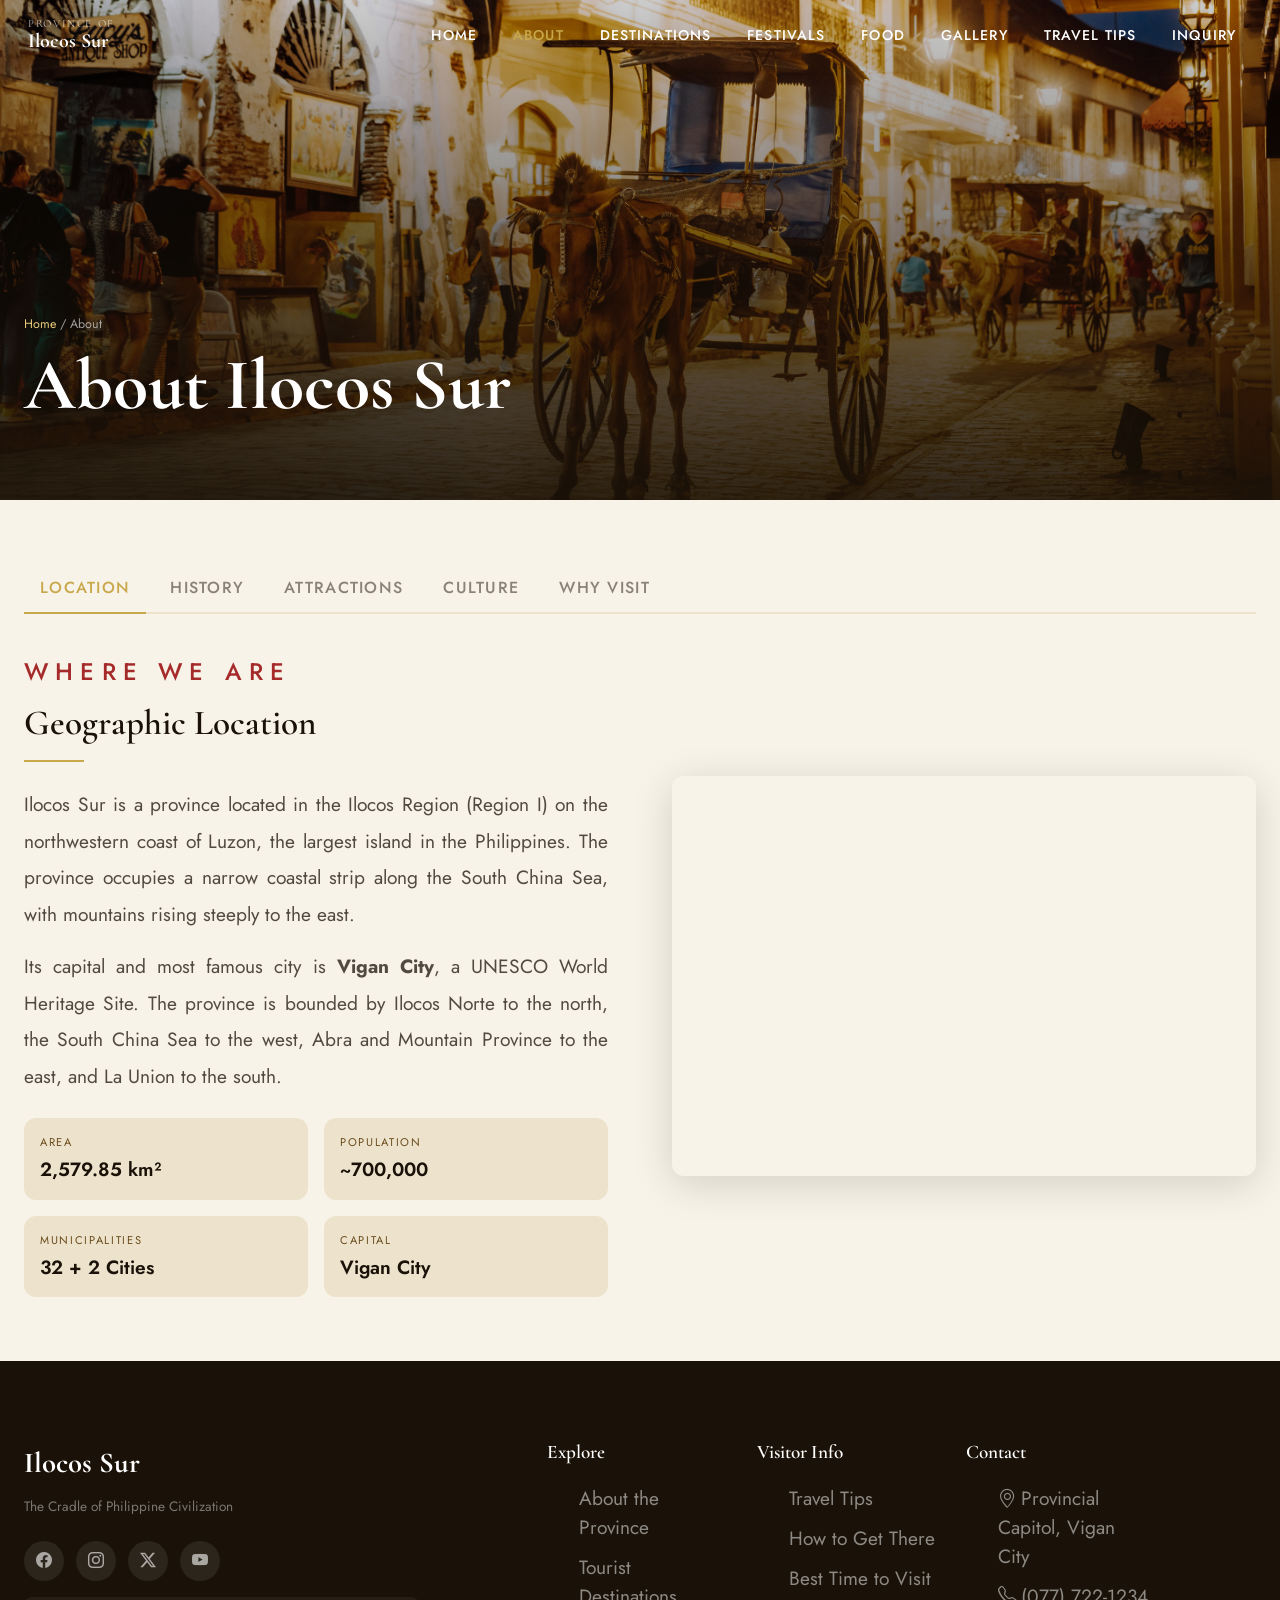
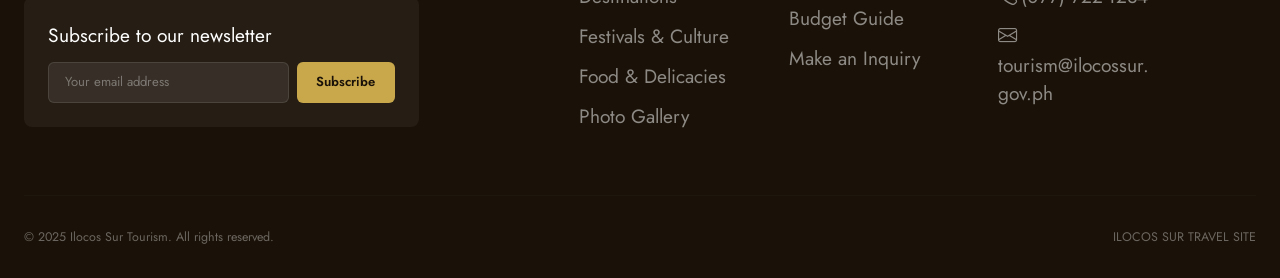
==== commit ebc17300: "mobile responsive" ====
--- a/about.html
+++ b/about.html
@@ -28,7 +28,7 @@
       <div class="nav-links" id="nav-links">
         <div class="nav-item"><a href="index.html" class="nav-link">Home</a></div>
         <div class="nav-item">
-          <a href="about.html" class="nav-link active">About></i></a>
+          <a href="about.html" class="nav-link active">About</i></a>
         </div>
         <div class="nav-item"><a href="destinations.html" class="nav-link">Destinations</a></div>
         <div class="nav-item"><a href="festivals.html" class="nav-link">Festivals</a></div>
--- a/css/style.css
+++ b/css/style.css
@@ -22,12 +22,15 @@
   background: var(--cream);
   color: var(--dark);
   overflow-x: hidden;
+  width: 100%;
+  min-width: 0;
 }
 
 h1, h2, h3, h4, h5 {
   font-family: 'Cormorant Garamond', serif;
   font-weight: 600;
   line-height: 1.2;
+  word-break: break-word;
 }
 a { text-decoration: none; color: inherit; }
 img { max-width: 100%; height: auto; display: block; }
@@ -35,10 +38,8 @@
 
 .hero-video {
   position: absolute;
-  top: 0;
-  left: 0;
-  width: 100%;
-  height: 100%;
+  top: 0; left: 0;
+  width: 100%; height: 100%;
   object-fit: cover;
   z-index: 0;
 }
@@ -55,20 +56,18 @@
 .preloader-inner { text-align: center; color: var(--gold); }
 .preloader-logo {
   font-family: 'Cormorant Garamond', serif;
-  font-size: 2.5rem;
+  font-size: clamp(1.2rem, 5vw, 2.5rem);
   letter-spacing: 0.2em;
   animation: pulse 1.5s ease-in-out infinite;
 }
 .preloader-bar {
-  width: 200px; height: 2px;
+  width: min(200px, 80vw); height: 2px;
   background: rgba(201,168,76,0.3);
   margin: 1rem auto 0;
-  border-radius: 1px;
-  overflow: hidden;
+  border-radius: 1px; overflow: hidden;
 }
 .preloader-fill {
-  height: 100%;
-  background: var(--gold);
+  height: 100%; background: var(--gold);
   animation: fillBar 1.5s ease-in-out forwards;
 }
 @keyframes pulse { 0%,100%{opacity:1} 50%{opacity:0.4} }
@@ -80,63 +79,55 @@
 .navbar-main {
   position: fixed; top: 0; left: 0; right: 0;
   z-index: 1000;
-  padding: 1rem 2rem;
+  padding: 1rem 1rem;
   transition: var(--transition);
   background: transparent;
+  width: 100%;
 }
 .navbar-main.scrolled {
   background: rgba(26,18,8,0.95);
   backdrop-filter: blur(12px);
-  padding: 0.6rem 2rem;
+  padding: 0.6rem 1rem;
   box-shadow: 0 4px 30px rgba(0,0,0,0.3);
 }
 .navbar-main .container-fluid {
   display: flex; align-items: center; justify-content: space-between;
   max-width: 1400px; margin: 0 auto;
+  gap: 0.5rem;
 }
 
 .navbar-brand-wrap {
-  display: flex;
-  align-items: center;
-  gap: 0.75rem;
-  text-decoration: none;
+  display: flex; align-items: center; gap: 0.5rem;
+  text-decoration: none; flex-shrink: 0; min-width: 0;
 }
 .nav-seal {
-  width: 46px; height: 46px;
+  width: clamp(28px, 6vw, 46px); height: clamp(28px, 6vw, 46px);
   object-fit: contain;
   filter: drop-shadow(0 0 6px rgba(201,168,76,0.5));
-  flex-shrink: 0;
-  order: 2;
+  flex-shrink: 0; order: 2;
 }
 .nav-logo-text {
   font-family: 'Cormorant Garamond', serif;
-  color: var(--white);
-  line-height: 1.1;
-  order: 1;
+  color: var(--white); line-height: 1.1;
+  order: 1; min-width: 0;
 }
 .nav-logo-text .province {
-  font-size: 0.68rem;
-  letter-spacing: 0.22em;
-  text-transform: uppercase;
-  opacity: 0.7;
-  display: block;
+  font-size: clamp(0.5rem, 1.5vw, 0.68rem);
+  letter-spacing: 0.15em; text-transform: uppercase;
+  opacity: 0.7; display: block;
 }
 .nav-logo-text .name {
-  font-size: 1.25rem;
-  font-weight: 700;
-  display: block;
+  font-size: clamp(0.8rem, 2.5vw, 1.25rem);
+  font-weight: 700; display: block;
 }
 
 .nav-links { display: flex; align-items: center; gap: 0.25rem; }
 .nav-links .nav-item { position: relative; }
 .nav-links .nav-link {
   color: var(--white);
-  font-size: 0.88rem;
-  font-weight: 500;
-  letter-spacing: 0.08em;
-  text-transform: uppercase;
-  padding: 0.55rem 1rem;
-  border-radius: 4px;
+  font-size: 0.88rem; font-weight: 500;
+  letter-spacing: 0.08em; text-transform: uppercase;
+  padding: 0.55rem 1rem; border-radius: 4px;
   transition: var(--transition);
   display: flex; align-items: center; gap: 5px;
 }
@@ -147,54 +138,40 @@
 .nav-dropdown {
   position: absolute; top: calc(100% + 8px); left: 0;
   background: rgba(26,18,8,0.98);
-  backdrop-filter: blur(16px);
-  -webkit-backdrop-filter: blur(16px);
+  backdrop-filter: blur(16px); -webkit-backdrop-filter: blur(16px);
   border: 1px solid rgba(201,168,76,0.25);
   border-radius: var(--radius);
-  min-width: 230px;
-  padding: 0.75rem;
+  min-width: 230px; padding: 0.75rem;
   opacity: 0; visibility: hidden;
   transform: translateY(-10px);
   transition: var(--transition);
-  z-index: 9999;
-  pointer-events: none;
+  z-index: 9999; pointer-events: none;
 }
 .nav-item:hover .nav-dropdown,
 .nav-item:focus-within .nav-dropdown {
-  opacity: 1;
-  visibility: visible;
-  transform: translateY(0);
-  pointer-events: all;
+  opacity: 1; visibility: visible;
+  transform: translateY(0); pointer-events: all;
 }
 .nav-dropdown .nav-dropdown-item {
   color: rgba(255,255,255,0.8);
-  font-size: 1rem;
-  padding: 0.65rem 1.1rem;
-  border-radius: 7px;
-  transition: var(--transition);
-  display: block;
-  text-decoration: none;
-  white-space: nowrap;
-  letter-spacing: 0.03em;
+  font-size: 1rem; padding: 0.65rem 1.1rem;
+  border-radius: 7px; transition: var(--transition);
+  display: block; text-decoration: none;
+  white-space: nowrap; letter-spacing: 0.03em;
 }
 .nav-dropdown .nav-dropdown-item:hover {
   background: rgba(201,168,76,0.18);
-  color: var(--gold);
-  padding-left: 1.4rem;
+  color: var(--gold); padding-left: 1.4rem;
 }
 
 .navbar-toggler {
-  display: none;
-  background: none; border: none;
-  cursor: pointer;
-  flex-direction: column; gap: 5px;
-  padding: 4px;
+  display: none; background: none; border: none;
+  cursor: pointer; flex-direction: column; gap: 5px;
+  padding: 4px; flex-shrink: 0;
 }
 .navbar-toggler span {
-  width: 24px; height: 2px;
-  background: var(--white);
-  display: block;
-  transition: var(--transition);
+  width: 24px; height: 2px; background: var(--white);
+  display: block; transition: var(--transition);
 }
 
 /* ============================================
@@ -202,7 +179,7 @@
 ============================================ */
 .hero {
   position: relative;
-  height: 100vh; min-height: 650px;
+  height: 100svh; min-height: 400px;
   overflow: hidden;
   display: flex; align-items: center; justify-content: center;
 }
@@ -216,9 +193,8 @@
 }
 .hero-content {
   position: relative; z-index: 2;
-  text-align: center;
-  color: var(--white);
-  padding: 2rem;
+  text-align: center; color: var(--white);
+  padding: 1rem; width: 100%;
   max-width: 900px;
   animation: heroFadeIn 1.2s ease 0.3s both;
 }
@@ -226,39 +202,29 @@
 
 .hero-eyebrow {
   font-family: 'Jost', sans-serif;
-  font-size: 1.5rem;
-  letter-spacing: 0.42em;
+  font-size: clamp(0.6rem, 2.5vw, 1.5rem);
+  letter-spacing: clamp(0.1em, 1vw, 0.42em);
   text-transform: uppercase;
   color: var(--gold-light);
-  margin-bottom: 1.2rem;
-  opacity: 0.9;
+  margin-bottom: 0.75rem; opacity: 0.9;
 }
 
 .hero-title {
   font-family: 'Cormorant Garamond', serif;
-  line-height: 0.9;
-  margin-bottom: 1.5rem;
-  display: flex;
-  flex-direction: column;
-  align-items: center;
-  gap: 0;
+  line-height: 0.9; margin-bottom: 1rem;
+  display: flex; flex-direction: column;
+  align-items: center; gap: 0;
 }
 .hero-title .word-ilocos {
-  font-size: clamp(4rem, 10vw, 11rem);
-  font-weight: 300;
-  letter-spacing: 0.12em;
-  color: var(--white);
-  text-transform: uppercase;
-  font-style: normal;
-  display: block;
-  line-height: 1;
+  font-size: clamp(1.5rem, 10vw, 11rem);
+  font-weight: 300; letter-spacing: 0.12em;
+  color: var(--white); text-transform: uppercase;
+  font-style: normal; display: block; line-height: 1;
 }
 .hero-title .word-sur {
-  font-size: clamp(5.5rem, 15vw, 12rem);
-  font-weight: 700;
-  font-style: italic;
-  color: var(--gold-light);
-  display: block;
+  font-size: clamp(2.5rem, 15vw, 12rem);
+  font-weight: 700; font-style: italic;
+  color: var(--gold-light); display: block;
   line-height: 0.88;
   text-shadow: 0 0 120px rgba(232,201,122,0.35), 0 4px 40px rgba(0,0,0,0.4);
   letter-spacing: -0.01em;
@@ -266,239 +232,139 @@
 
 .hero-sub {
   font-family: 'Cormorant Garamond', serif;
-  font-size: clamp(2rem, 2.5vw, 2rem);
-  font-weight: 400;
-  font-style: italic;
-  color: white;
-  opacity: 0.9;
-  margin-bottom: 2.8rem;
-  letter-spacing: 0.04em;
+  font-size: clamp(0.9rem, 2.5vw, 2rem);
+  font-weight: 400; font-style: italic;
+  color: white; opacity: 0.9;
+  margin-bottom: 1.5rem; letter-spacing: 0.04em;
 }
 
 /* --- Buttons --- */
 .btn-gold {
-  display: inline-block;
-  background: var(--gold);
-  color: var(--dark);
-  font-family: 'Jost', sans-serif;
-  font-size: 0.85rem;
-  font-weight: 600;
-  letter-spacing: 0.1em;
+  display: inline-block; background: var(--gold);
+  color: var(--dark); font-family: 'Jost', sans-serif;
+  font-size: clamp(0.7rem, 2vw, 0.85rem);
+  font-weight: 600; letter-spacing: 0.1em;
   text-transform: uppercase;
-  padding: 0.9rem 2.4rem;
-  border-radius: 50px;
-  border: 2px solid var(--gold);
-  cursor: pointer;
-  transition: var(--transition);
-  text-decoration: none;
+  padding: clamp(0.6rem, 2vw, 0.9rem) clamp(1rem, 4vw, 2.4rem);
+  border-radius: 50px; border: 2px solid var(--gold);
+  cursor: pointer; transition: var(--transition);
+  text-decoration: none; white-space: nowrap;
 }
 .btn-gold:hover {
-  background: transparent;
-  color: var(--gold);
+  background: transparent; color: var(--gold);
   transform: translateY(-2px);
   box-shadow: 0 8px 25px rgba(201,168,76,0.4);
 }
 .btn-outline {
-  display: inline-block;
-  background: transparent;
-  color: var(--white);
-  font-family: 'Jost', sans-serif;
-  font-size: 0.85rem;
-  font-weight: 500;
-  letter-spacing: 0.1em;
+  display: inline-block; background: transparent;
+  color: var(--white); font-family: 'Jost', sans-serif;
+  font-size: clamp(0.7rem, 2vw, 0.85rem);
+  font-weight: 500; letter-spacing: 0.1em;
   text-transform: uppercase;
-  padding: 0.9rem 2.4rem;
-  border-radius: 50px;
-  border: 2px solid rgba(255,255,255,0.5);
-  cursor: pointer;
-  transition: var(--transition);
+  padding: clamp(0.6rem, 2vw, 0.9rem) clamp(1rem, 4vw, 2.4rem);
+  border-radius: 50px; border: 2px solid rgba(255,255,255,0.5);
+  cursor: pointer; transition: var(--transition);
+  white-space: nowrap;
 }
 .btn-outline:hover { border-color: var(--gold); color: var(--gold); }
 .btn-dark {
-  display: inline-block;
-  background: var(--dark);
-  color: var(--white);
-  font-family: 'Jost', sans-serif;
-  font-size: 0.85rem;
-  font-weight: 500;
-  letter-spacing: 0.1em;
+  display: inline-block; background: var(--dark);
+  color: var(--white); font-family: 'Jost', sans-serif;
+  font-size: clamp(0.7rem, 2vw, 0.85rem);
+  font-weight: 500; letter-spacing: 0.1em;
   text-transform: uppercase;
-  padding: 0.75rem 2rem;
-  border-radius: 50px;
-  border: 2px solid var(--dark);
-  cursor: pointer;
-  transition: var(--transition);
+  padding: clamp(0.5rem, 1.5vw, 0.75rem) clamp(0.8rem, 3vw, 2rem);
+  border-radius: 50px; border: 2px solid var(--dark);
+  cursor: pointer; transition: var(--transition);
 }
 .btn-dark:hover { background: var(--gold); border-color: var(--gold); color: var(--dark); }
 .btn-full { width: 100%; text-align: center; border: none; font-size: 0.95rem; padding: 1rem; }
 
 /* --- Sections --- */
-.section { padding: 6rem 0; }
-.section-sm { padding: 4rem 0; }
+.section { padding: clamp(2.5rem, 8vw, 6rem) 0; }
+.section-sm { padding: clamp(2rem, 5vw, 4rem) 0; }
 .section-dark { background: var(--dark); color: var(--white); }
 .section-cream { background: var(--cream); }
 .section-mid { background: var(--cream-mid); }
 
-.section-header { text-align: center; margin-bottom: 4rem; }
+.section-header { text-align: center; margin-bottom: clamp(2rem, 5vw, 4rem); }
 .section-eyebrow {
-  font-size: 1.5rem;
-  letter-spacing: 0.3em;
-  text-transform: uppercase;
-  color: brown;
-  margin-bottom: 0.75rem;
-  font-weight: 500;
+  font-size: clamp(0.75rem, 2vw, 1.5rem);
+  letter-spacing: 0.3em; text-transform: uppercase;
+  color: brown; margin-bottom: 0.75rem; font-weight: 500;
 }
 .eyebrow-light { color: var(--gold-light); }
 .section-title {
   font-family: 'Cormorant Garamond', serif;
-  font-size: clamp(2rem, 5vw, 3.5rem);
-  font-weight: 600;
-  margin-bottom: 1rem;
-}
-.title-sm { font-size: 2.2rem; }
-.title-md { font-size: 2.5rem; }
-.title-lg { font-size: 2rem; }
+  font-size: clamp(1.5rem, 5vw, 3.5rem);
+  font-weight: 600; margin-bottom: 1rem;
+  word-break: break-word;
+}
+.title-sm { font-size: clamp(1.3rem, 3vw, 2.2rem); }
+.title-md { font-size: clamp(1.4rem, 4vw, 2.5rem); }
+.title-lg { font-size: clamp(1.3rem, 3vw, 2rem); }
 .title-white { color: var(--white); }
-.section-line {
-  width: 60px; height: 2px;
-  background: var(--gold);
-  margin: 0 auto 1.5rem;
-}
+.section-line { width: 60px; height: 2px; background: var(--gold); margin: 0 auto 1.5rem; }
 .line-left { margin: 0 0 1.5rem; }
 .section-desc {
-  font-size: 1.2rem;
-  line-height: 1.8;
-  opacity: 0.75;
-  max-width: 600px;
-  margin: 0 auto;
+  font-size: clamp(0.9rem, 2vw, 1.2rem);
+  line-height: 1.8; opacity: 0.75;
+  max-width: 600px; margin: 0 auto;
 }
 .desc-white { color: rgba(255,255,255,0.6); opacity: 1; }
 
 /* --- Destination Cards --- */
-.destination-card-col {
-  display: flex;
-  flex-direction: column;
-}
+.destination-card-col { display: flex; flex-direction: column; }
 .destination-card {
-  border-radius: var(--radius);
-  overflow: hidden;
+  border-radius: var(--radius); overflow: hidden;
   background: var(--white);
   box-shadow: 0 4px 20px rgba(0,0,0,0.08);
   transition: var(--transition);
-  display: flex;
-  flex-direction: column;
-  height: 100%;
-}
-.destination-card:hover {
-  transform: translateY(-8px);
-  box-shadow: 0 20px 50px rgba(0,0,0,0.15);
-}
+  display: flex; flex-direction: column; height: 100%;
+}
+.destination-card:hover { transform: translateY(-8px); box-shadow: 0 20px 50px rgba(0,0,0,0.15); }
 .destination-image {
-  position: relative;
-  overflow: hidden;
-  height: 230px;
-  flex-shrink: 0;
-}
-.destination-image img {
-  width: 100%;
-  height: 100%;
-  object-fit: cover;
-  transition: transform 0.6s ease;
-}
-.destination-card:hover .destination-image img {
-  transform: scale(1.08);
-}
+  position: relative; overflow: hidden;
+  height: clamp(160px, 30vw, 230px); flex-shrink: 0;
+}
+.destination-image img { width: 100%; height: 100%; object-fit: cover; transition: transform 0.6s ease; }
+.destination-card:hover .destination-image img { transform: scale(1.08); }
 .destination-badge {
-  position: absolute;
-  top: 1rem;
-  left: 1rem;
-  background: var(--gold);
-  color: var(--dark);
-  font-size: 0.7rem;
-  font-weight: 600;
-  letter-spacing: 0.1em;
-  text-transform: uppercase;
-  padding: 0.25rem 0.7rem;
-  border-radius: 20px;
-}
-.destination-content {
-  padding: 1.5rem;
-  display: flex;
-  flex-direction: column;
-  flex: 1;
-}
-.destination-title {
-  font-family: 'Cormorant Garamond', serif;
-  font-size: 1.7rem;
-  font-weight: 600;
-  margin-bottom: 0.3rem;
-}
-.destination-location {
-  color: var(--brown);
-  margin-bottom: 0.75rem;
-  display: flex;
-  align-items: center;
-  gap: 4px;
-}
-.destination-description {
-  line-height: 1.7;
-  color: rgba(26,18,8,0.7);
-  margin-bottom: 1rem;
-  text-align: justify;
-}
-.destination-meta {
-  display: flex;
-  flex-direction: column;
-  gap: 0.3rem;
-  margin-bottom: 0.85rem;
-}
-.destination-meta span,
-.destination-meta-item {
-  color: var(--brown);
-  display: flex;
-  align-items: center;
-  gap: 5px;
-  font-size: 1rem;
-}
-.destination-meta span i,
-.destination-meta-item i {
-  font-size: 0.75rem;
-}
-.destination-footer {
-  margin-top: auto;
-  padding-top: 1rem;
-  border-top: 1px solid var(--cream-mid);
-}
+  position: absolute; top: 1rem; left: 1rem;
+  background: var(--gold); color: var(--dark);
+  font-size: 0.7rem; font-weight: 600;
+  letter-spacing: 0.1em; text-transform: uppercase;
+  padding: 0.25rem 0.7rem; border-radius: 20px;
+}
+.destination-content { padding: 1.25rem; display: flex; flex-direction: column; flex: 1; }
+.destination-title { font-family: 'Cormorant Garamond', serif; font-size: clamp(1.2rem, 3vw, 1.7rem); font-weight: 600; margin-bottom: 0.3rem; }
+.destination-location { color: var(--brown); margin-bottom: 0.75rem; display: flex; align-items: center; gap: 4px; }
+.destination-description { line-height: 1.7; color: rgba(26,18,8,0.7); margin-bottom: 1rem; text-align: justify; }
+.destination-meta { display: flex; flex-direction: column; gap: 0.3rem; margin-bottom: 0.85rem; }
+.destination-meta span, .destination-meta-item { color: var(--brown); display: flex; align-items: center; gap: 5px; font-size: 1rem; }
+.destination-meta span i, .destination-meta-item i { font-size: 0.75rem; }
+.destination-footer { margin-top: auto; padding-top: 1rem; border-top: 1px solid var(--cream-mid); }
 
 /* --- Festival Cards --- */
-.festival-card {
-  border-radius: var(--radius); overflow: hidden;
-  position: relative; height: 420px; cursor: pointer;
-}
+.festival-card { border-radius: var(--radius); overflow: hidden; position: relative; height: clamp(220px, 40vw, 420px); cursor: pointer; }
 .festival-card img { width: 100%; height: 100%; object-fit: cover; transition: transform 0.6s ease; }
 .festival-card:hover img { transform: scale(1.05); }
 .festival-card-overlay {
   position: absolute; inset: 0;
   background: linear-gradient(to top, rgba(26,18,8,0.9) 0%, transparent 60%);
-  padding: 2rem;
-  display: flex; flex-direction: column; justify-content: flex-end;
+  padding: 1.5rem; display: flex; flex-direction: column; justify-content: flex-end;
 }
 .festival-month { font-size: 0.75rem; letter-spacing: 0.2em; text-transform: uppercase; color: var(--gold-light); margin-bottom: 0.5rem; }
-.festival-name { font-family: 'Cormorant Garamond', serif; font-size: 1.8rem; color: var(--white); margin-bottom: 0.5rem; }
+.festival-name { font-family: 'Cormorant Garamond', serif; font-size: clamp(1.2rem, 3vw, 1.8rem); color: var(--white); margin-bottom: 0.5rem; }
 .festival-location { color: rgba(255,255,255,0.7); }
 
 /* --- Food Cards --- */
-.food-card {
-  border-radius: var(--radius); overflow: hidden;
-  background: var(--white);
-  box-shadow: 0 4px 20px rgba(0,0,0,0.08);
-  transition: var(--transition);
-}
+.food-card { border-radius: var(--radius); overflow: hidden; background: var(--white); box-shadow: 0 4px 20px rgba(0,0,0,0.08); transition: var(--transition); }
 .food-card:hover { transform: translateY(-6px); box-shadow: 0 20px 50px rgba(0,0,0,0.12); }
-.food-card img { width: 100%; height: 220px; object-fit: cover; transition: transform 0.6s ease; }
+.food-card img { width: 100%; height: clamp(150px, 25vw, 220px); object-fit: cover; transition: transform 0.6s ease; }
 .food-card:hover img { transform: scale(1.05); }
-.food-card-body { padding: 1.5rem; }
-.food-card-name { font-family: 'Cormorant Garamond', serif; font-size: 1.5rem; margin-bottom: 0.5rem; }
+.food-card-body { padding: 1.25rem; }
+.food-card-name { font-family: 'Cormorant Garamond', serif; font-size: clamp(1.1rem, 3vw, 1.5rem); margin-bottom: 0.5rem; }
 .food-card-desc { line-height: 1.7; color: rgba(26,18,8,0.7); margin-bottom: 0.75rem; }
 .food-where { color: var(--brown); display: flex; align-items: flex-start; gap: 4px; }
 
@@ -509,8 +375,7 @@
 .gal-item:hover img { transform: scale(1.05); }
 .gal-overlay {
   position: absolute; inset: 0;
-  background: rgba(26,18,8,0.5);
-  opacity: 0; transition: var(--transition);
+  background: rgba(26,18,8,0.5); opacity: 0; transition: var(--transition);
   display: flex; align-items: center; justify-content: center;
   color: var(--white); font-size: 2rem;
 }
@@ -519,112 +384,63 @@
 /* Lightbox */
 .lightbox {
   position: fixed; inset: 0;
-  background: rgba(0,0,0,0.95);
-  z-index: 9998;
+  background: rgba(0,0,0,0.95); z-index: 9998;
   display: flex; align-items: center; justify-content: center;
-  opacity: 0; visibility: hidden;
-  transition: var(--transition);
+  opacity: 0; visibility: hidden; transition: var(--transition);
+  padding: 1rem;
 }
 .lightbox.active { opacity: 1; visibility: visible; }
 .lightbox-img { max-width: 90vw; max-height: 85vh; object-fit: contain; border-radius: 8px; }
 .lightbox-close, .lightbox-prev, .lightbox-next {
-  position: absolute;
-  background: rgba(255,255,255,0.1);
+  position: absolute; background: rgba(255,255,255,0.1);
   border: none; color: var(--white); font-size: 1.5rem;
   cursor: pointer; transition: var(--transition);
-  border-radius: 50%; width: 48px; height: 48px;
+  border-radius: 50%; width: clamp(36px, 8vw, 48px); height: clamp(36px, 8vw, 48px);
   display: flex; align-items: center; justify-content: center;
 }
-.lightbox-close { top: 1.5rem; right: 1.5rem; }
-.lightbox-prev { left: 1.5rem; }
-.lightbox-next { right: 1.5rem; }
+.lightbox-close { top: 1rem; right: 1rem; }
+.lightbox-prev { left: 0.5rem; }
+.lightbox-next { right: 0.5rem; }
 .lightbox-close:hover, .lightbox-prev:hover, .lightbox-next:hover { background: var(--gold); color: var(--dark); }
-.lightbox-caption { position: absolute; bottom: 1.5rem; color: rgba(255,255,255,0.7); text-align: center; }
+.lightbox-caption { position: absolute; bottom: 1rem; color: rgba(255,255,255,0.7); text-align: center; padding: 0 1rem; }
 
 /* --- Stats --- */
-.stat-card {
-  text-align: center; padding: 2rem;
-  border-radius: var(--radius);
-  background: rgba(255,255,255,0.05);
-  border: 1px solid rgba(201,168,76,0.2);
-}
-.stat-number {
-  font-family: 'Cormorant Garamond', serif;
-  font-size: 3.5rem; font-weight: 700;
-  color: var(--gold); display: block; line-height: 1; margin-bottom: 0.5rem;
-}
-.stat-label { font-size: 0.82rem; text-transform: uppercase; letter-spacing: 0.15em; opacity: 0.7; }
+.stat-card { text-align: center; padding: clamp(1rem, 3vw, 2rem); border-radius: var(--radius); background: rgba(255,255,255,0.05); border: 1px solid rgba(201,168,76,0.2); }
+.stat-number { font-family: 'Cormorant Garamond', serif; font-size: clamp(2rem, 6vw, 3.5rem); font-weight: 700; color: var(--gold); display: block; line-height: 1; margin-bottom: 0.5rem; }
+.stat-label { font-size: clamp(0.65rem, 1.5vw, 0.82rem); text-transform: uppercase; letter-spacing: 0.15em; opacity: 0.7; }
 
 /* --- Testimonials --- */
-.testimonial-card {
-  background: var(--white); border-radius: var(--radius);
-  padding: 2.5rem; box-shadow: 0 4px 20px rgba(0,0,0,0.06); position: relative;
-}
-.testimonial-card::before {
-  content: '"'; font-family: 'Cormorant Garamond', serif;
-  font-size: 6rem; color: var(--gold); opacity: 0.3;
-  position: absolute; top: -0.5rem; left: 1.5rem; line-height: 1;
-}
+.testimonial-card { background: var(--white); border-radius: var(--radius); padding: clamp(1.25rem, 4vw, 2.5rem); box-shadow: 0 4px 20px rgba(0,0,0,0.06); position: relative; }
+.testimonial-card::before { content: '"'; font-family: 'Cormorant Garamond', serif; font-size: 6rem; color: var(--gold); opacity: 0.3; position: absolute; top: -0.5rem; left: 1.5rem; line-height: 1; }
 .testimonial-text { line-height: 1.8; font-style: italic; text-align: justify; margin-bottom: 1.5rem; color: rgba(26,18,8,0.8); }
 .testimonial-author { display: flex; align-items: center; gap: 1rem; }
-.testimonial-avatar {
-  width: 44px; height: 44px; border-radius: 50%;
-  background: var(--gold); display: flex; align-items: center; justify-content: center;
-  color: var(--dark); font-weight: 700; font-size: 1rem; flex-shrink: 0;
-}
+.testimonial-avatar { width: 44px; height: 44px; border-radius: 50%; background: var(--gold); display: flex; align-items: center; justify-content: center; color: var(--dark); font-weight: 700; font-size: 1rem; flex-shrink: 0; }
 .testimonial-name { font-weight: 600; font-size: 1rem; }
 .testimonial-origin { font-size: 0.78rem; color: var(--brown); }
 
 /* --- Tip Cards --- */
-.tip-card {
-  border-radius: var(--radius); padding: 2rem;
-  background: var(--white); box-shadow: 0 4px 20px rgba(0,0,0,0.06);
-  transition: var(--transition);
-  border-left: 4px solid var(--gold);
-}
-.tip-card:hover { transform: translateX(6px); }
+.tip-card { border-radius: var(--radius); padding: clamp(1rem, 3vw, 2rem); background: var(--white); box-shadow: 0 4px 20px rgba(0,0,0,0.06); transition: var(--transition); border-left: 4px solid var(--gold); }
+.tip-card:hover { transform: translateX(4px); }
 .tip-sm { padding: 1rem 1.25rem; }
-.tip-icon { font-size: 2rem; margin-bottom: 1rem; }
-.tip-title { font-family: 'Cormorant Garamond', serif; font-size: 1.4rem; margin-bottom: 0.75rem; }
+.tip-icon { font-size: clamp(1.5rem, 4vw, 2rem); margin-bottom: 1rem; }
+.tip-title { font-family: 'Cormorant Garamond', serif; font-size: clamp(1.1rem, 2.5vw, 1.4rem); margin-bottom: 0.75rem; }
 .tip-desc { line-height: 1.7; color: rgba(26,18,8,0.7); }
 
 /* --- Filter --- */
 .filter-wrap { display: flex; flex-wrap: wrap; gap: 0.5rem; justify-content: center; margin-bottom: 3rem; }
-.filter-btn {
-  background: transparent; border: 1.5px solid var(--cream-mid);
-  color: var(--dark); font-family: 'Jost', sans-serif;
-  font-size: 0.8rem; font-weight: 500; letter-spacing: 0.08em;
-  text-transform: uppercase; padding: 0.5rem 1.3rem;
-  border-radius: 50px; cursor: pointer; transition: var(--transition);
-}
+.filter-btn { background: transparent; border: 1.5px solid var(--cream-mid); color: var(--dark); font-family: 'Jost', sans-serif; font-size: clamp(0.65rem, 2vw, 0.8rem); font-weight: 500; letter-spacing: 0.08em; text-transform: uppercase; padding: 0.4rem 1rem; border-radius: 50px; cursor: pointer; transition: var(--transition); }
 .filter-btn:hover, .filter-btn.active { background: var(--gold); border-color: var(--gold); color: var(--dark); }
 
 /* --- Search --- */
 .search-wrap { max-width: 520px; margin: 0 auto 2rem; position: relative; }
-.search-input {
-  width: 100%; background: var(--white);
-  border: 1.5px solid var(--cream-mid); border-radius: 50px;
-  padding: 0.85rem 3rem 0.85rem 1.5rem;
-  font-family: 'Jost', sans-serif; font-size: 0.92rem; color: var(--dark);
-  outline: none; transition: var(--transition);
-}
+.search-input { width: 100%; background: var(--white); border: 1.5px solid var(--cream-mid); border-radius: 50px; padding: 0.85rem 3rem 0.85rem 1.5rem; font-family: 'Jost', sans-serif; font-size: 0.92rem; color: var(--dark); outline: none; transition: var(--transition); }
 .search-input:focus { border-color: var(--gold); box-shadow: 0 0 0 4px rgba(201,168,76,0.1); }
 .search-icon { position: absolute; right: 1.2rem; top: 50%; transform: translateY(-50%); color: var(--brown); font-size: 1rem; }
 
 /* --- Forms --- */
 .form-group { margin-bottom: 1.5rem; }
-.form-label {
-  display: block; font-size: 0.82rem; font-weight: 500;
-  letter-spacing: 0.08em; text-transform: uppercase;
-  color: var(--brown); margin-bottom: 0.5rem;
-}
-.form-control {
-  width: 100%; background: var(--white);
-  border: 1.5px solid var(--cream-mid); border-radius: 8px;
-  padding: 0.85rem 1.2rem;
-  font-family: 'Jost', sans-serif; color: var(--dark);
-  outline: none; transition: var(--transition);
-}
+.form-label { display: block; font-size: 0.82rem; font-weight: 500; letter-spacing: 0.08em; text-transform: uppercase; color: var(--brown); margin-bottom: 0.5rem; }
+.form-control { width: 100%; background: var(--white); border: 1.5px solid var(--cream-mid); border-radius: 8px; padding: 0.85rem 1.2rem; font-family: 'Jost', sans-serif; color: var(--dark); outline: none; transition: var(--transition); }
 .form-control.is-invalid { border-color: #e74c3c; }
 .invalid-feedback { font-size: 0.78rem; color: #e74c3c; margin-top: 0.25rem; display: none; }
 .form-control.is-invalid + .invalid-feedback { display: block; }
@@ -634,60 +450,37 @@
   position: fixed; inset: 0;
   background: rgba(0,0,0,0.7); backdrop-filter: blur(4px);
   z-index: 2000; display: flex; align-items: center; justify-content: center;
-  padding: 2rem; opacity: 0; visibility: hidden; transition: var(--transition);
+  padding: 1rem; opacity: 0; visibility: hidden; transition: var(--transition);
 }
 .modal-overlay.active { opacity: 1; visibility: visible; }
-.modal-box {
-  background: var(--white); border-radius: 16px;
-  max-width: 700px; width: 100%; max-height: 85vh; overflow-y: auto;
-  transform: scale(0.9); transition: var(--transition);
-}
+.modal-box { background: var(--white); border-radius: 16px; max-width: 700px; width: 100%; max-height: 90vh; overflow-y: auto; transform: scale(0.9); transition: var(--transition); }
 .modal-overlay.active .modal-box { transform: scale(1); }
-.modal-img { width: 100%; height: 300px; object-fit: cover; }
-.modal-body { padding: 2.5rem; }
-.modal-title { font-family: 'Cormorant Garamond', serif; font-size: 2rem; margin-bottom: 0.5rem; }
+.modal-img { width: 100%; height: clamp(160px, 30vw, 300px); object-fit: cover; }
+.modal-body { padding: clamp(1.25rem, 4vw, 2.5rem); }
+.modal-title { font-family: 'Cormorant Garamond', serif; font-size: clamp(1.3rem, 4vw, 2rem); margin-bottom: 0.5rem; }
 .modal-location { color: var(--brown); margin-bottom: 1.5rem; display: flex; align-items: center; gap: 4px; }
 .modal-grid { display: grid; grid-template-columns: 1fr 1fr; gap: 1rem; margin-bottom: 1.5rem; }
 .modal-info-item { background: var(--cream); border-radius: 8px; padding: 1rem; }
 .modal-info-label { font-size: 0.72rem; letter-spacing: 0.15em; text-transform: uppercase; color: var(--brown); margin-bottom: 0.25rem; }
 .modal-info-value { font-weight: 600; }
 .modal-desc { line-height: 1.8; color: rgba(26,18,8,0.75); margin-bottom: 1.5rem; }
-.modal-close {
-  position: absolute; top: 1rem; right: 1rem;
-  background: rgba(255,255,255,0.9); border: none; border-radius: 50%;
-  width: 40px; height: 40px; cursor: pointer; font-size: 1.2rem;
-  display: flex; align-items: center; justify-content: center;
-  transition: var(--transition); box-shadow: 0 2px 10px rgba(0,0,0,0.2);
-}
+.modal-close { position: absolute; top: 1rem; right: 1rem; background: rgba(255,255,255,0.9); border: none; border-radius: 50%; width: 40px; height: 40px; cursor: pointer; font-size: 1.2rem; display: flex; align-items: center; justify-content: center; transition: var(--transition); box-shadow: 0 2px 10px rgba(0,0,0,0.2); }
 .modal-close:hover { background: var(--gold); }
 .modal-relative { position: relative; }
-.modal-actions { display: flex; gap: 1rem; margin-top: 1.5rem; }
-.modal-actions .btn-gold, .modal-actions .btn-dark { flex: 1; text-align: center; }
+.modal-actions { display: flex; gap: 1rem; margin-top: 1.5rem; flex-wrap: wrap; }
+.modal-actions .btn-gold, .modal-actions .btn-dark { flex: 1; text-align: center; min-width: 120px; }
 
 /* --- Page Hero --- */
-.page-hero {
-  height: 50vh; min-height: 350px;
-  position: relative; display: flex; align-items: flex-end;
-  padding: 0 0 4rem; overflow: hidden;
-}
-.hero-tall { height: 60vh; }
-.hero-medium { height: 55vh; }
+.page-hero { height: clamp(220px, 50vh, 400px); min-height: 220px; position: relative; display: flex; align-items: flex-end; padding: 0 0 clamp(1.5rem, 5vw, 4rem); overflow: hidden; }
+.hero-tall { height: clamp(260px, 60vh, 500px); }
+.hero-medium { height: clamp(240px, 55vh, 450px); }
 .page-hero-bg { position: absolute; inset: 0; background-size: cover; background-position: center; }
-.page-hero-overlay {
-  position: absolute; inset: 0;
-  background: linear-gradient(to top, rgba(26,18,8,0.9) 0%, rgba(0,0,0,0.2) 100%);
-}
-.page-hero-content {
-  position: relative; z-index: 2; color: var(--white);
-  padding: 0 2rem; max-width: 1400px; margin: 0 auto; width: 100%;
-}
+.page-hero-overlay { position: absolute; inset: 0; background: linear-gradient(to top, rgba(26,18,8,0.9) 0%, rgba(0,0,0,0.2) 100%); }
+.page-hero-content { position: relative; z-index: 2; color: var(--white); padding: 0 1rem; max-width: 1400px; margin: 0 auto; width: 100%; }
 .breadcrumb-nav { font-size: 0.78rem; color: rgba(255,255,255,0.6); margin-bottom: 0.5rem; }
 .breadcrumb-nav a { color: var(--gold-light); }
 .breadcrumb-nav a:hover { color: var(--gold); }
-.page-hero-title {
-  font-family: 'Cormorant Garamond', serif;
-  font-size: clamp(2.5rem, 6vw, 4.5rem); font-weight: 700;
-}
+.page-hero-title { font-family: 'Cormorant Garamond', serif; font-size: clamp(1.6rem, 6vw, 4.5rem); font-weight: 700; word-break: break-word; }
 
 /* --- Info Box --- */
 .info-box { background: var(--cream-mid); border-radius: var(--radius); padding: 1rem; }
@@ -700,81 +493,60 @@
 .info-grid-form { display: grid; grid-template-columns: 1fr 1fr; gap: 1.25rem; }
 
 /* --- Two-col layout --- */
-.two-col { display: grid; grid-template-columns: 1fr 1fr; gap: 4rem; align-items: center; }
+.two-col { display: grid; grid-template-columns: 1fr 1fr; gap: clamp(1.5rem, 5vw, 4rem); align-items: center; }
 .two-col-start { align-items: start; }
-.two-col-wide { gap: 5rem; }
+.two-col-wide { gap: clamp(2rem, 6vw, 5rem); }
 
 /* --- Timeline --- */
-.timeline { position: relative; padding-left: 2rem; border-left: 2px solid var(--gold); }
+.timeline { position: relative; padding-left: 1.5rem; border-left: 2px solid var(--gold); }
 .timeline-item { margin-bottom: 2rem; }
 .timeline-era { font-size: 1.1rem; letter-spacing: 0.15em; text-transform: uppercase; color: brown; margin-bottom: 0.25rem; }
 .timeline-title { font-family: 'Cormorant Garamond', serif; font-size: 1.2rem; margin-bottom: 0.5rem; }
 .timeline-desc { text-align: justify; line-height: 1.7; color: rgba(26,18,8,0.7); }
 
 /* --- Attraction Item --- */
-.attraction-item {
-  border-radius: var(--radius);
-  overflow: hidden;
-  box-shadow: 0 4px 20px rgba(0,0,0,0.08);
-  background: var(--white);
-  display: flex;
-  flex-direction: column;
-  height: 100%;
-}
-.attraction-img {
-  width: 100%;
-  height: 200px;
-  object-fit: cover;
-  display: block;
-  background: var(--cream-mid);
-  flex-shrink: 0;
-}
-.attraction-body { padding: 1.5rem; background: var(--white); flex: 1; }
-.attraction-title { font-family: 'Cormorant Garamond', serif; font-size: 1.3rem; margin-bottom: 0.5rem; }
+.attraction-item { border-radius: var(--radius); overflow: hidden; box-shadow: 0 4px 20px rgba(0,0,0,0.08); background: var(--white); display: flex; flex-direction: column; height: 100%; }
+.attraction-img { width: 100%; height: clamp(140px, 20vw, 200px); object-fit: cover; display: block; background: var(--cream-mid); flex-shrink: 0; }
+.attraction-body { padding: 1.25rem; background: var(--white); flex: 1; }
+.attraction-title { font-family: 'Cormorant Garamond', serif; font-size: clamp(1.1rem, 2.5vw, 1.3rem); margin-bottom: 0.5rem; }
 .attraction-desc { line-height: 1.7; color: rgba(26,18,8,0.7); }
 
 /* --- Culture Heading --- */
-.culture-title { font-family: 'Cormorant Garamond', serif; font-size: 1.3rem; color: brown; margin-bottom: 0.75rem; }
+.culture-title { font-family: 'Cormorant Garamond', serif; font-size: clamp(1.1rem, 2.5vw, 1.3rem); color: brown; margin-bottom: 0.75rem; }
 
 /* --- Card Images --- */
-.card-img { border-radius: var(--radius); width: 100%; height: 420px; object-fit: cover; box-shadow: var(--shadow); }
+.card-img { border-radius: var(--radius); width: 100%; height: clamp(220px, 40vw, 420px); object-fit: cover; box-shadow: var(--shadow); }
 .card-img-sm { border-radius: var(--radius); width: 100%; object-fit: cover; }
 
 /* --- Food Where Box --- */
-.where-box { border-radius: var(--radius); padding: 1.5rem; }
+.where-box { border-radius: var(--radius); padding: 1.25rem; }
 .where-box-cream { background: var(--cream-mid); }
 .where-box-white { background: var(--white); }
-.where-title { font-family: 'Cormorant Garamond', serif; font-size: 1.1rem; margin-bottom: 0.75rem; color: var(--brown); }
+.where-title { font-family: 'Cormorant Garamond', serif; font-size: clamp(1rem, 2.5vw, 1.1rem); margin-bottom: 0.75rem; color: var(--brown); }
 .where-list { line-height: 1.9; color: rgba(26,18,8,0.75); padding-left: 0; }
 
 /* --- Food preview (index) --- */
-.food-preview {
-  text-align: center; padding: 1rem;
-  border-radius: 0.75rem;
-  background: rgba(255,255,255,0.07);
-  border: 1px solid rgba(201,168,76,0.2);
-  height: 100%;
-}
-.food-emoji { font-size: 3rem; margin-bottom: 1rem; }
-.food-name { color: var(--white); font-family: 'Cormorant Garamond', serif; font-size: 1.4rem; margin-bottom: 0.5rem; }
+.food-preview { text-align: center; padding: 1rem; border-radius: 0.75rem; background: rgba(255,255,255,0.07); border: 1px solid rgba(201,168,76,0.2); height: 100%; }
+.food-emoji { font-size: clamp(2rem, 5vw, 3rem); margin-bottom: 1rem; }
+.food-name { color: var(--white); font-family: 'Cormorant Garamond', serif; font-size: clamp(1.1rem, 3vw, 1.4rem); margin-bottom: 0.5rem; }
 .food-blurb { color: rgba(255,255,255,0.5); }
 
 /* --- Body text --- */
-.body-text { font-size: 1.2rem; text-align: justify; line-height: 1.9; color: rgba(26,18,8,0.75); }
+.body-text { font-size: clamp(0.95rem, 2vw, 1.2rem); text-align: justify; line-height: 1.9; color: rgba(26,18,8,0.75); }
 .body-text-sm { line-height: 1.7; color: rgba(26,18,8,0.7); }
 .body-text-white { line-height: 1.7; color: rgba(255,255,255,0.7); }
 
 /* --- Dark Panel --- */
-.dark-panel { background: var(--dark); border-radius: var(--radius); padding: 2.5rem; color: var(--white); }
-.panel-title { font-family: 'Cormorant Garamond', serif; font-size: 1.5rem; color: var(--gold); margin-bottom: 1.5rem; }
-.panel-title-sm { font-family: 'Cormorant Garamond', serif; font-size: 1.3rem; color: var(--gold); margin-bottom: 1rem; }
+.dark-panel { background: var(--dark); border-radius: var(--radius); padding: clamp(1.25rem, 4vw, 2.5rem); color: var(--white); }
+.panel-title { font-family: 'Cormorant Garamond', serif; font-size: clamp(1.1rem, 3vw, 1.5rem); color: var(--gold); margin-bottom: 1.5rem; }
+.panel-title-sm { font-family: 'Cormorant Garamond', serif; font-size: clamp(1rem, 2.5vw, 1.3rem); color: var(--gold); margin-bottom: 1rem; }
 
 /* --- Gold Quote --- */
 .gold-quote { background: rgba(201,168,76,0.1); border-left: 3px solid var(--gold); padding: 1rem 1.5rem; border-radius: 0 8px 8px 0; }
 .gold-quote p { color: var(--dark); font-style: italic; }
 
 /* --- Gold Note --- */
-.gold-note { background: rgba(201,168,76,0.1); border-radius: var(--radius); padding: 2rem; text-align: center; }
+.gold-note { background: rgba(201,168,76,0.1); border-radius: var(--radius); padding: clamp(1rem, 3vw, 2rem); text-align: center; }
 .gold-note p { color: rgba(26,18,8,0.75); }
 
 /* --- Season block --- */
@@ -783,8 +555,8 @@
 .season-desc { margin-top: 0.25rem; color: rgba(26,18,8,0.7); }
 
 /* --- Pro Box --- */
-.pro-box { background: var(--white); border-radius: var(--radius); padding: 2rem; box-shadow: 0 4px 20px rgba(0,0,0,0.06); }
-.pro-title { font-family: 'Cormorant Garamond', serif; font-size: 1.3rem; margin-bottom: 1rem; color: var(--brown); }
+.pro-box { background: var(--white); border-radius: var(--radius); padding: clamp(1.25rem, 3vw, 2rem); box-shadow: 0 4px 20px rgba(0,0,0,0.06); }
+.pro-title { font-family: 'Cormorant Garamond', serif; font-size: clamp(1.1rem, 2.5vw, 1.3rem); margin-bottom: 1rem; color: var(--brown); }
 .pro-grid { display: grid; grid-template-columns: 1fr 1fr; gap: 1rem; line-height: 1.7; color: rgba(26,18,8,0.7); }
 
 /* --- Health Panel --- */
@@ -793,14 +565,14 @@
 .health-label { color: var(--white); }
 
 /* --- Budget Cards --- */
-.budget-card { background: var(--white); border-radius: var(--radius); padding: 2rem; box-shadow: 0 4px 20px rgba(0,0,0,0.06); }
+.budget-card { background: var(--white); border-radius: var(--radius); padding: clamp(1.25rem, 3vw, 2rem); box-shadow: 0 4px 20px rgba(0,0,0,0.06); }
 .budget-featured { border: 2px solid var(--gold); }
-.budget-title { font-family: 'Cormorant Garamond', serif; font-size: 1.3rem; margin-bottom: 1rem; color: var(--gold); }
+.budget-title { font-family: 'Cormorant Garamond', serif; font-size: clamp(1.1rem, 2.5vw, 1.3rem); margin-bottom: 1rem; color: var(--gold); }
 .budget-price { color: rgba(26,18,8,0.6); margin-bottom: 1rem; }
 .budget-list { line-height: 1.9; color: rgba(26,18,8,0.7); padding-left: 0; }
 
 /* --- Phrase Row --- */
-.phrase-row { display: flex; justify-content: space-between; }
+.phrase-row { display: flex; justify-content: space-between; flex-wrap: wrap; gap: 0.5rem; }
 .phrase-word { color: var(--gold-light); }
 .phrase-grid { display: grid; gap: 0.75rem; color: rgba(255,255,255,0.7); }
 
@@ -811,8 +583,8 @@
 .contact-value { color: rgba(26,18,8,0.65); }
 
 /* --- Inquiry Form Box --- */
-.form-box { background: var(--white); border-radius: 16px; padding: 3rem; box-shadow: 0 8px 40px rgba(0,0,0,0.08); }
-.form-title { font-family: 'Cormorant Garamond', serif; font-size: 1.8rem; margin-bottom: 0.5rem; }
+.form-box { background: var(--white); border-radius: 16px; padding: clamp(1.5rem, 5vw, 3rem); box-shadow: 0 8px 40px rgba(0,0,0,0.08); }
+.form-title { font-family: 'Cormorant Garamond', serif; font-size: clamp(1.3rem, 4vw, 1.8rem); margin-bottom: 0.5rem; }
 .form-note { color: rgba(26,18,8,0.55); margin-bottom: 2rem; }
 .form-privacy { font-size: 0.78rem; color: rgba(26,18,8,0.45); margin-bottom: 1.5rem; }
 
@@ -823,9 +595,9 @@
 .success-sub { color: #155724; margin: 0.25rem 0 0; }
 
 /* --- Culture cards --- */
-.culture-card { background: rgba(255,255,255,0.06); border: 1px solid rgba(201,168,76,0.2); border-radius: var(--radius); padding: 2rem; }
+.culture-card { background: rgba(255,255,255,0.06); border: 1px solid rgba(201,168,76,0.2); border-radius: var(--radius); padding: clamp(1.25rem, 3vw, 2rem); }
 .culture-month { font-size: 0.75rem; letter-spacing: 0.2em; text-transform: uppercase; color: var(--gold); margin-bottom: 0.5rem; }
-.culture-name { font-family: 'Cormorant Garamond', serif; font-size: 1.5rem; color: var(--white); margin-bottom: 0.75rem; }
+.culture-name { font-family: 'Cormorant Garamond', serif; font-size: clamp(1.2rem, 3vw, 1.5rem); color: var(--white); margin-bottom: 0.75rem; }
 .culture-desc { line-height: 1.7; color: rgba(255,255,255,0.6); margin-bottom: 0.75rem; }
 .culture-place { font-size: 0.8rem; color: rgba(255,255,255,0.4); }
 
@@ -834,19 +606,19 @@
 
 /* --- About Tabs --- */
 .about-tab-wrap { display: flex; gap: 0.5rem; flex-wrap: wrap; border-bottom: 2px solid var(--cream-mid); margin-bottom: 2.5rem; }
-.about-tab { background: none; border: none; font-family: 'Jost', sans-serif; font-size: 1rem; font-weight: 500; letter-spacing: 0.08em; text-transform: uppercase; color: rgba(26,18,8,0.5); padding: 0.75rem 1.25rem; cursor: pointer; border-bottom: 2px solid transparent; margin-bottom: -2px; transition: var(--transition); }
+.about-tab { background: none; border: none; font-family: 'Jost', sans-serif; font-size: clamp(0.75rem, 2vw, 1rem); font-weight: 500; letter-spacing: 0.08em; text-transform: uppercase; color: rgba(26,18,8,0.5); padding: 0.75rem 1rem; cursor: pointer; border-bottom: 2px solid transparent; margin-bottom: -2px; transition: var(--transition); }
 .about-tab.active, .about-tab:hover { color: var(--gold); border-bottom-color: var(--gold); }
 .about-panel { display: none; }
 .about-panel.active { display: block; }
 
 /* --- Footer --- */
-.footer { background: var(--dark); color: rgba(255,255,255,0.7); padding: 5rem 0 2rem; }
-.footer-logo { font-family: 'Cormorant Garamond', serif; font-size: 1.8rem; color: var(--white); font-weight: 700; margin-bottom: 0.75rem; }
+.footer { background: var(--dark); color: rgba(255,255,255,0.7); padding: clamp(3rem, 8vw, 5rem) 0 2rem; }
+.footer-logo { font-family: 'Cormorant Garamond', serif; font-size: clamp(1.3rem, 4vw, 1.8rem); color: var(--white); font-weight: 700; margin-bottom: 0.75rem; }
 .footer-tagline { font-size: 0.85rem; opacity: 0.6; margin-bottom: 1.5rem; }
-.footer-social { display: flex; gap: 0.75rem; }
+.footer-social { display: flex; gap: 0.75rem; flex-wrap: wrap; }
 .footer-social a { width: 40px; height: 40px; border-radius: 50%; background: rgba(255,255,255,0.08); display: flex; align-items: center; justify-content: center; color: rgba(255,255,255,0.6); transition: var(--transition); font-size: 1rem; }
 .footer-social a:hover { background: var(--gold); color: var(--dark); }
-.footer-heading { font-family: 'Cormorant Garamond', serif; font-size: 1.2rem; color: var(--white); margin-bottom: 1.25rem; }
+.footer-heading { font-family: 'Cormorant Garamond', serif; font-size: clamp(1rem, 2.5vw, 1.2rem); color: var(--white); margin-bottom: 1.25rem; }
 .footer-links li { margin-bottom: 0.7rem; }
 .footer-links a { color: rgba(255,255,255,0.5); transition: var(--transition); }
 .footer-links a:hover { color: var(--gold); }
@@ -854,17 +626,17 @@
 .footer-bottom { display: flex; align-items: center; justify-content: space-between; font-size: 0.78rem; opacity: 0.5; flex-wrap: wrap; gap: 0.5rem; }
 .footer-newsletter { background: rgba(255,255,255,0.05); border-radius: 8px; padding: 1.5rem; margin-top: 1rem; }
 .footer-newsletter-title { color: var(--white); margin-bottom: 0.75rem; }
-.newsletter-form { display: flex; gap: 0.5rem; }
-.newsletter-input { flex: 1; background: rgba(255,255,255,0.08); border: 1px solid rgba(255,255,255,0.1); border-radius: 6px; padding: 0.6rem 1rem; color: var(--white); font-family: 'Jost', sans-serif; font-size: 0.82rem; outline: none; }
+.newsletter-form { display: flex; gap: 0.5rem; flex-wrap: wrap; }
+.newsletter-input { flex: 1; min-width: 120px; background: rgba(255,255,255,0.08); border: 1px solid rgba(255,255,255,0.1); border-radius: 6px; padding: 0.6rem 1rem; color: var(--white); font-family: 'Jost', sans-serif; font-size: 0.82rem; outline: none; }
 .newsletter-input::placeholder { color: rgba(255,255,255,0.35); }
 .newsletter-btn { background: var(--gold); border: none; border-radius: 6px; padding: 0.6rem 1.2rem; color: var(--dark); font-weight: 600; cursor: pointer; font-size: 0.82rem; transition: var(--transition); }
 .newsletter-btn:hover { background: var(--gold-light); }
 
 /* --- Back to Top --- */
 #back-to-top {
-  position: fixed; bottom: 2rem; right: 2rem;
-  width: 48px; height: 48px; background: var(--gold);
-  color: var(--dark); border: none; border-radius: 50%;
+  position: fixed; bottom: 1.5rem; right: 1.5rem;
+  width: clamp(38px, 8vw, 48px); height: clamp(38px, 8vw, 48px);
+  background: var(--gold); color: var(--dark); border: none; border-radius: 50%;
   font-size: 1.2rem; cursor: pointer; z-index: 500;
   opacity: 0; visibility: hidden; transform: translateY(10px);
   transition: var(--transition);
@@ -882,8 +654,8 @@
 .reveal-delay-3 { transition-delay: 0.3s; }
 
 /* --- Container & Grid --- */
-.container { max-width: 1300px; margin: 0 auto; padding: 0 1.5rem; }
-.grid-3 { display: grid; grid-template-columns: repeat(3, 1fr); gap: 2rem; align-items: stretch; }
+.container { max-width: 1300px; margin: 0 auto; padding: 0 clamp(0.75rem, 3vw, 1.5rem); width: 100%; }
+.grid-3 { display: grid; grid-template-columns: repeat(3, 1fr); gap: clamp(1rem, 3vw, 2rem); align-items: stretch; }
 
 /* --- Utilities --- */
 .text-gold { color: var(--gold); }
@@ -901,34 +673,42 @@
 .no-results { text-align: center; padding: 4rem 2rem; color: rgba(26,18,8,0.4); font-style: italic; display: none; }
 
 /* --- Map --- */
-.map-embed { border-radius: var(--radius); overflow: hidden; box-shadow: var(--shadow); height: 400px; }
+.map-embed { border-radius: var(--radius); overflow: hidden; box-shadow: var(--shadow); height: clamp(220px, 50vw, 400px); }
 .map-embed iframe { width: 100%; height: 100%; border: none; }
 
 /* ── Photo Strip ── */
-.photo-strip-section { background: #1a1208; padding: 48px 0 32px; }
-.photo-strip-header { margin-bottom: 32px; }
-.photo-strip-eyebrow { color: #c9a84c; text-transform: uppercase; letter-spacing: 3px; font-size: 1rem; font-weight: 600; margin-bottom: 8px; }
-.photo-strip-title { color: #fff; font-size: 3rem; font-weight: 700; margin-bottom: 8px; }
-.photo-strip-outer { overflow: hidden; }
+.photo-strip-section { background: #1a1208; padding: clamp(24px, 5vw, 48px) 0 clamp(16px, 4vw, 32px); overflow: hidden; }
+.photo-strip-header { margin-bottom: clamp(16px, 4vw, 32px); padding: 0 clamp(0.75rem, 3vw, 1.5rem); }
+.photo-strip-eyebrow { color: #c9a84c; text-transform: uppercase; letter-spacing: 3px; font-size: clamp(0.75rem, 2vw, 1rem); font-weight: 600; margin-bottom: 8px; }
+.photo-strip-title { color: #fff; font-size: clamp(1.5rem, 5vw, 3rem); font-weight: 700; margin-bottom: 8px; }
+.photo-strip-outer { overflow: hidden; width: 100%; }
 .photo-strip-track { display: flex; width: max-content; animation: marqueeScroll 40s linear infinite; }
-.photo-strip-img { height: 320px; width: 500px; object-fit: cover; margin-right: 12px; flex-shrink: 0; }
+.photo-strip-img { height: clamp(140px, 25vw, 320px); width: clamp(200px, 35vw, 500px); object-fit: cover; margin-right: 12px; flex-shrink: 0; }
 @keyframes marqueeScroll { 0%{transform:translateX(0)} 100%{transform:translateX(-50%)} }
 
-/* --- Responsive --- */
+/* ============================================
+   RESPONSIVE — Tablet (≤1100px)
+============================================ */
 @media (max-width: 1100px) {
   .grid-3 { grid-template-columns: repeat(2, 1fr); }
   .gallery-grid { columns: 3; }
 }
+
+/* ============================================
+   RESPONSIVE — Small Tablet / Large Mobile (≤900px)
+============================================ */
 @media (max-width: 900px) {
   .grid-3 { grid-template-columns: repeat(2, 1fr); }
   .two-col { grid-template-columns: 1fr; }
   .modal-grid { grid-template-columns: 1fr; }
   .gallery-grid { columns: 2; }
   .info-grid, .info-grid-form, .pro-grid { grid-template-columns: 1fr; }
+
   .navbar-toggler { display: flex; }
   .nav-links {
     position: fixed; top: 0; left: -100%; right: auto;
-    width: 280px; height: 100vh; background: var(--dark);
+    width: min(280px, 85vw); height: 100vh;
+    background: var(--dark);
     flex-direction: column; align-items: flex-start;
     padding: 5rem 1.5rem 2rem; gap: 0;
     transition: left 0.35s ease; z-index: 999; overflow-y: auto;
@@ -940,19 +720,278 @@
     position: static; opacity: 1; visibility: visible;
     transform: none; pointer-events: all;
     background: rgba(255,255,255,0.05); border: none;
-    padding-left: 1rem; display: none;
+    padding-left: 1rem; display: none; min-width: unset;
   }
   .nav-item.mobile-open .nav-dropdown { display: block; }
   .nav-overlay { display: none; position: fixed; inset: 0; background: rgba(0,0,0,0.5); z-index: 998; }
   .nav-overlay.show { display: block; }
 }
+
+/* ============================================
+   RESPONSIVE — Mobile (≤600px)
+============================================ */
 @media (max-width: 600px) {
+  body { font-size: 1rem; }
   .grid-3 { grid-template-columns: 1fr; }
-  .gallery-grid { columns: 1; }
-  .section { padding: 4rem 0; }
-  .hero-title .word-ilocos { font-size: 1rem; }
-  .hero-title .word-sur { font-size: 2.5rem; }
+  .gallery-grid { columns: 2; }
+  .section { padding: 3rem 0; }
   .footer-bottom { flex-direction: column; text-align: center; }
   .newsletter-form { flex-direction: column; }
   .modal-grid { grid-template-columns: 1fr; }
-}
+  .modal-actions { flex-direction: column; }
+  .modal-actions .btn-gold, .modal-actions .btn-dark { width: 100%; }
+  .two-col { grid-template-columns: 1fr; gap: 1.5rem; }
+  .info-grid, .info-grid-form, .pro-grid { grid-template-columns: 1fr; }
+  .hero-content { padding: 0.75rem; }
+  .d-flex.gap-3 { gap: 0.6rem !important; flex-wrap: wrap; justify-content: center; }
+}
+
+/* ============================================
+   RESPONSIVE — Tiny Mobile (≤380px)
+============================================ */
+@media (max-width: 380px) {
+  .gallery-grid { columns: 1; }
+  .filter-wrap { gap: 0.3rem; }
+  .about-tab { padding: 0.6rem 0.6rem; font-size: 0.68rem; }
+  .tip-card { padding: 0.85rem 1rem; }
+  .stat-card { padding: 0.75rem 0.5rem; }
+  .form-box { padding: 1.25rem; border-radius: 10px; }
+  .dark-panel { padding: 1rem; }
+  .modal-body { padding: 1rem; }
+  .lightbox-prev { left: 0.25rem; }
+  .lightbox-next { right: 0.25rem; }
+  .footer { padding: 2rem 0 1.5rem; }
+  .contact-row { flex-direction: column; gap: 0.5rem; }
+  .contact-icon { width: 36px; height: 36px; }
+  .pro-grid { grid-template-columns: 1fr; }
+  .phrase-row { flex-direction: column; gap: 0.25rem; }
+}
+
+/* ============================================
+   RESPONSIVE — Micro screens (≤200px)
+   Handles 1-inch wide screens (~96px) and up
+============================================ */
+@media (max-width: 200px) {
+  body { font-size: 0.8rem; }
+  .navbar-main { padding: 0.5rem 0.4rem; }
+  .nav-seal { display: none; }
+  .nav-logo-text .province { display: none; }
+  .nav-logo-text .name { font-size: 0.7rem; letter-spacing: 0; }
+  .navbar-toggler span { width: 18px; }
+  .hero-content { padding: 0.4rem; }
+  .hero-eyebrow { font-size: 0.5rem; letter-spacing: 0.05em; }
+  .btn-gold, .btn-outline, .btn-dark { padding: 0.4rem 0.6rem; font-size: 0.6rem; letter-spacing: 0.03em; }
+  .container { padding: 0 0.4rem; }
+  .section { padding: 1.5rem 0; }
+  .section-title { font-size: 1rem; }
+  .section-eyebrow { font-size: 0.6rem; letter-spacing: 0.1em; }
+  .section-header { margin-bottom: 1rem; }
+  .stat-card { padding: 0.5rem 0.25rem; }
+  .stat-number { font-size: 1.4rem; }
+  .stat-label { font-size: 0.5rem; letter-spacing: 0.05em; }
+  .grid-3 { grid-template-columns: 1fr; gap: 0.75rem; }
+  .gallery-grid { columns: 1; }
+  .festival-card { height: 160px; }
+  .food-card img { height: 100px; }
+  .destination-image { height: 110px; }
+  .destination-content { padding: 0.75rem; }
+  .destination-title { font-size: 0.95rem; }
+  .tip-card { padding: 0.6rem 0.75rem; }
+  .tip-icon { font-size: 1.2rem; margin-bottom: 0.5rem; }
+  .tip-title { font-size: 0.9rem; }
+  .testimonial-card { padding: 0.75rem; }
+  .testimonial-card::before { font-size: 3rem; top: -0.25rem; left: 0.75rem; }
+  .footer { padding: 1.5rem 0 1rem; }
+  .footer-logo { font-size: 1rem; }
+  .footer-social a { width: 30px; height: 30px; font-size: 0.75rem; }
+  .form-box { padding: 0.85rem; border-radius: 8px; }
+  .modal-body { padding: 0.75rem; }
+  .modal-img { height: 110px; }
+  .dark-panel { padding: 0.75rem; }
+  .page-hero { min-height: 140px; padding-bottom: 1rem; }
+  .page-hero-title { font-size: 1.1rem; }
+  .photo-strip-img { height: 90px; width: 130px; }
+  .photo-strip-title { font-size: 1rem; }
+  .lightbox-prev { left: 0.1rem; }
+  .lightbox-next { right: 0.1rem; }
+  #back-to-top { width: 32px; height: 32px; bottom: 0.75rem; right: 0.75rem; font-size: 0.85rem; }
+  .map-embed { height: 160px; }
+  .pro-grid, .info-grid, .info-grid-form { grid-template-columns: 1fr; }
+  .two-col { grid-template-columns: 1fr; gap: 1rem; }
+  .about-tab { font-size: 0.6rem; padding: 0.5rem 0.5rem; }
+  .filter-btn { font-size: 0.58rem; padding: 0.3rem 0.6rem; }
+  .modal-overlay { padding: 0.4rem; }
+  .modal-box { border-radius: 8px; }
+  .nav-links { width: 90vw; }
+}
+
+
+/* ============================================
+   GLOBAL MOBILE FIXES
+============================================ */
+
+/* Prevent horizontal scrolling */
+html, body {
+  width: 100%;
+  overflow-x: hidden;
+}
+
+/* Make everything shrink properly */
+* {
+  min-width: 0;
+}
+
+/* Images/videos never overflow */
+img,
+video,
+iframe {
+  max-width: 100%;
+  height: auto;
+  display: block;
+}
+
+/* Flexbox fixes */
+.d-flex,
+.two-col,
+.container-fluid,
+.navbar-main .container-fluid,
+.destination-content,
+.modal-actions,
+.footer-bottom,
+.phrase-row,
+.contact-row {
+  flex-wrap: wrap;
+}
+
+/* Grid safety */
+.grid-3,
+.info-grid,
+.info-grid-form,
+.pro-grid,
+.modal-grid,
+.two-col {
+  width: 100%;
+}
+
+/* Text overflow fix */
+h1, h2, h3, h4, h5, p, span, a {
+  overflow-wrap: break-word;
+  word-wrap: break-word;
+}
+
+/* Buttons responsive */
+.btn-gold,
+.btn-outline,
+.btn-dark {
+  max-width: 100%;
+  text-align: center;
+}
+
+/* Prevent cards from stretching outside */
+.destination-card,
+.food-card,
+.tip-card,
+.testimonial-card,
+.budget-card,
+.culture-card,
+.form-box,
+.dark-panel {
+  width: 100%;
+  min-width: 0;
+}
+
+/* Navbar fix */
+.navbar-main {
+  width: 100%;
+  overflow: visible;
+}
+
+/* Hero text mobile protection */
+.hero-title {
+  width: 100%;
+  text-align: center;
+}
+
+.hero-title .word-ilocos,
+.hero-title .word-sur {
+  max-width: 100%;
+}
+
+/* Mobile spacing improvements */
+@media (max-width: 768px) {
+
+  .container,
+  .container-fluid {
+    padding-left: 1rem !important;
+    padding-right: 1rem !important;
+  }
+
+  .section {
+    padding: 3rem 0;
+  }
+
+  .hero {
+    min-height: 100svh;
+  }
+
+  .hero-content {
+    width: 100%;
+    max-width: 100%;
+  }
+
+  .destination-image,
+  .food-card img,
+  .festival-card,
+  .modal-img {
+    width: 100%;
+  }
+
+  .photo-strip-track {
+    animation-duration: 60s;
+  }
+
+  .footer-bottom {
+    align-items: center;
+    justify-content: center;
+  }
+}
+
+/* Extra small devices */
+@media (max-width: 480px) {
+
+  body {
+    font-size: 0.95rem;
+  }
+
+  .hero-sub {
+    line-height: 1.4;
+  }
+
+  .section-desc,
+  .body-text,
+  .testimonial-text,
+  .food-card-desc,
+  .destination-description {
+    text-align: left;
+  }
+
+  .nav-links {
+    width: 100%;
+    max-width: 100%;
+  }
+
+  .modal-box {
+    width: 100%;
+    max-width: 100%;
+  }
+
+  .btn-gold,
+  .btn-outline,
+  .btn-dark {
+    width: 100%;
+  }
+
+  .gallery-grid {
+    columns: 1;
+  }
+}
